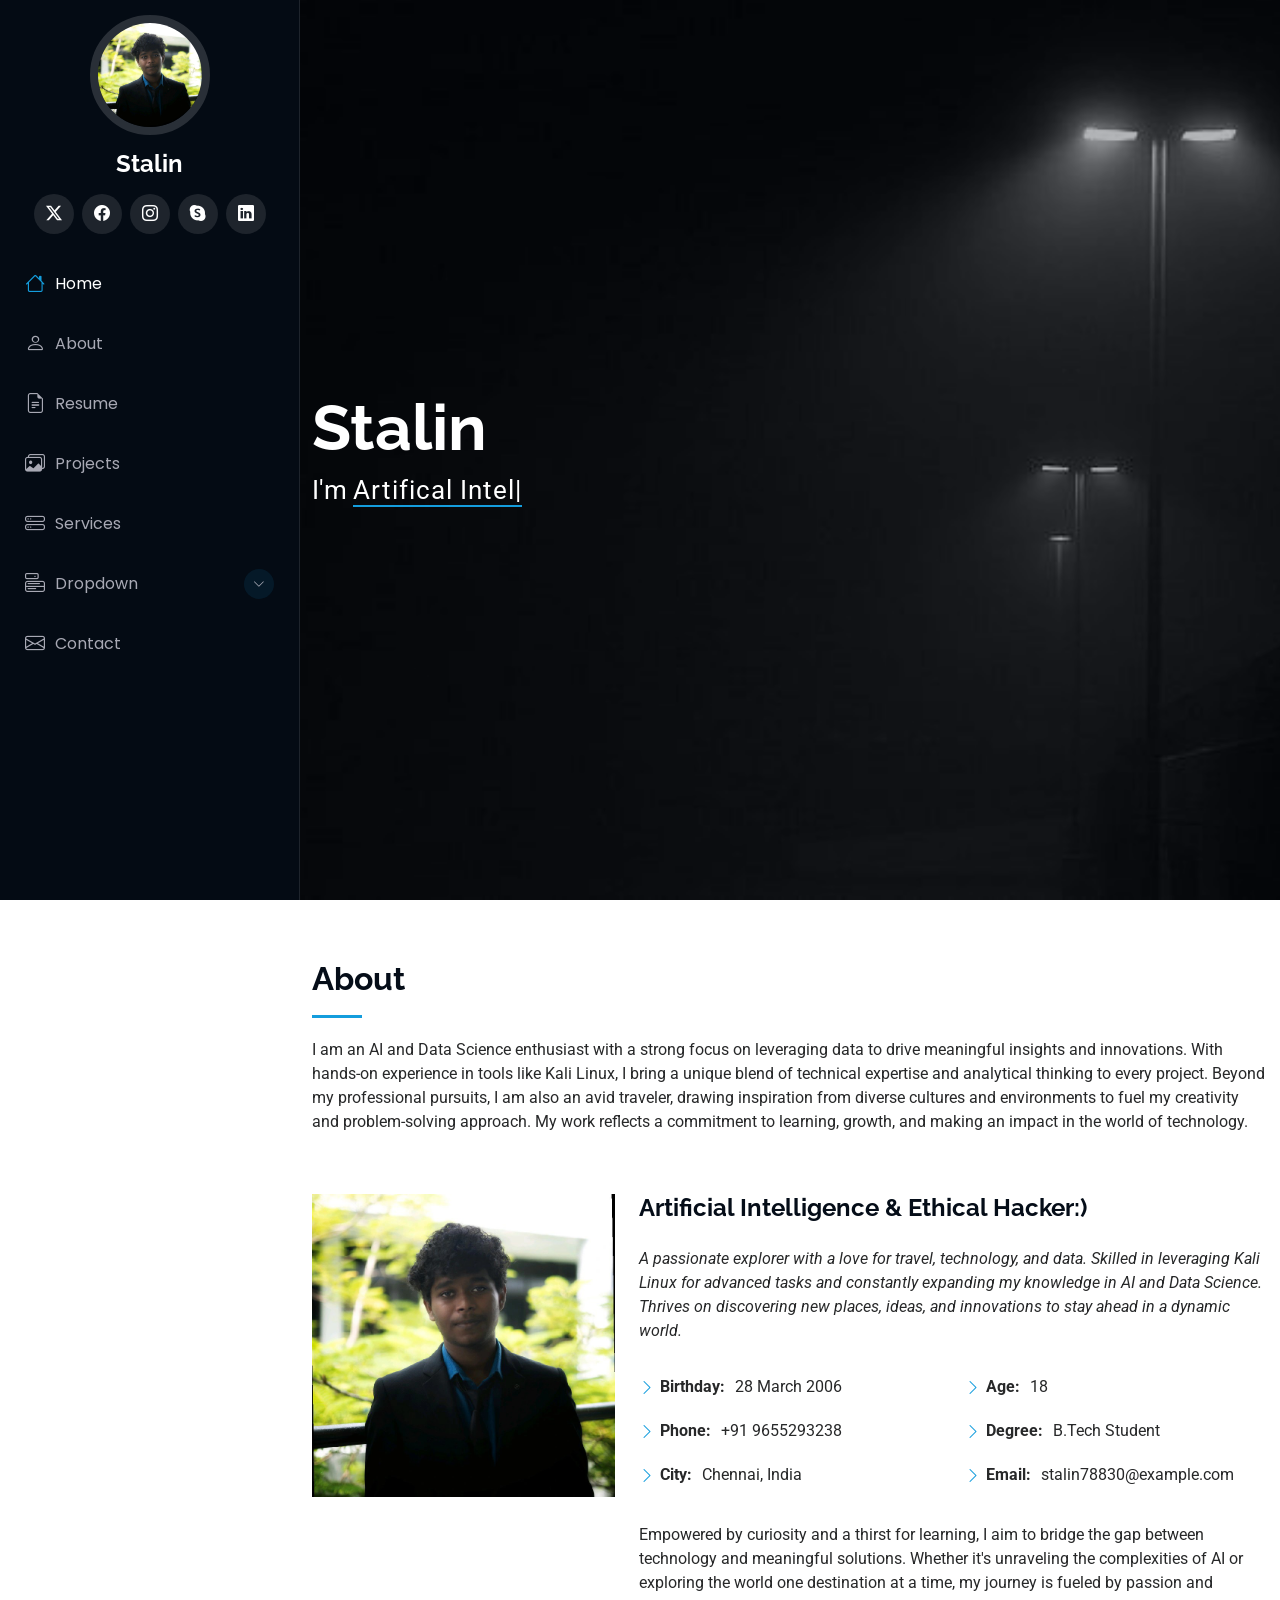
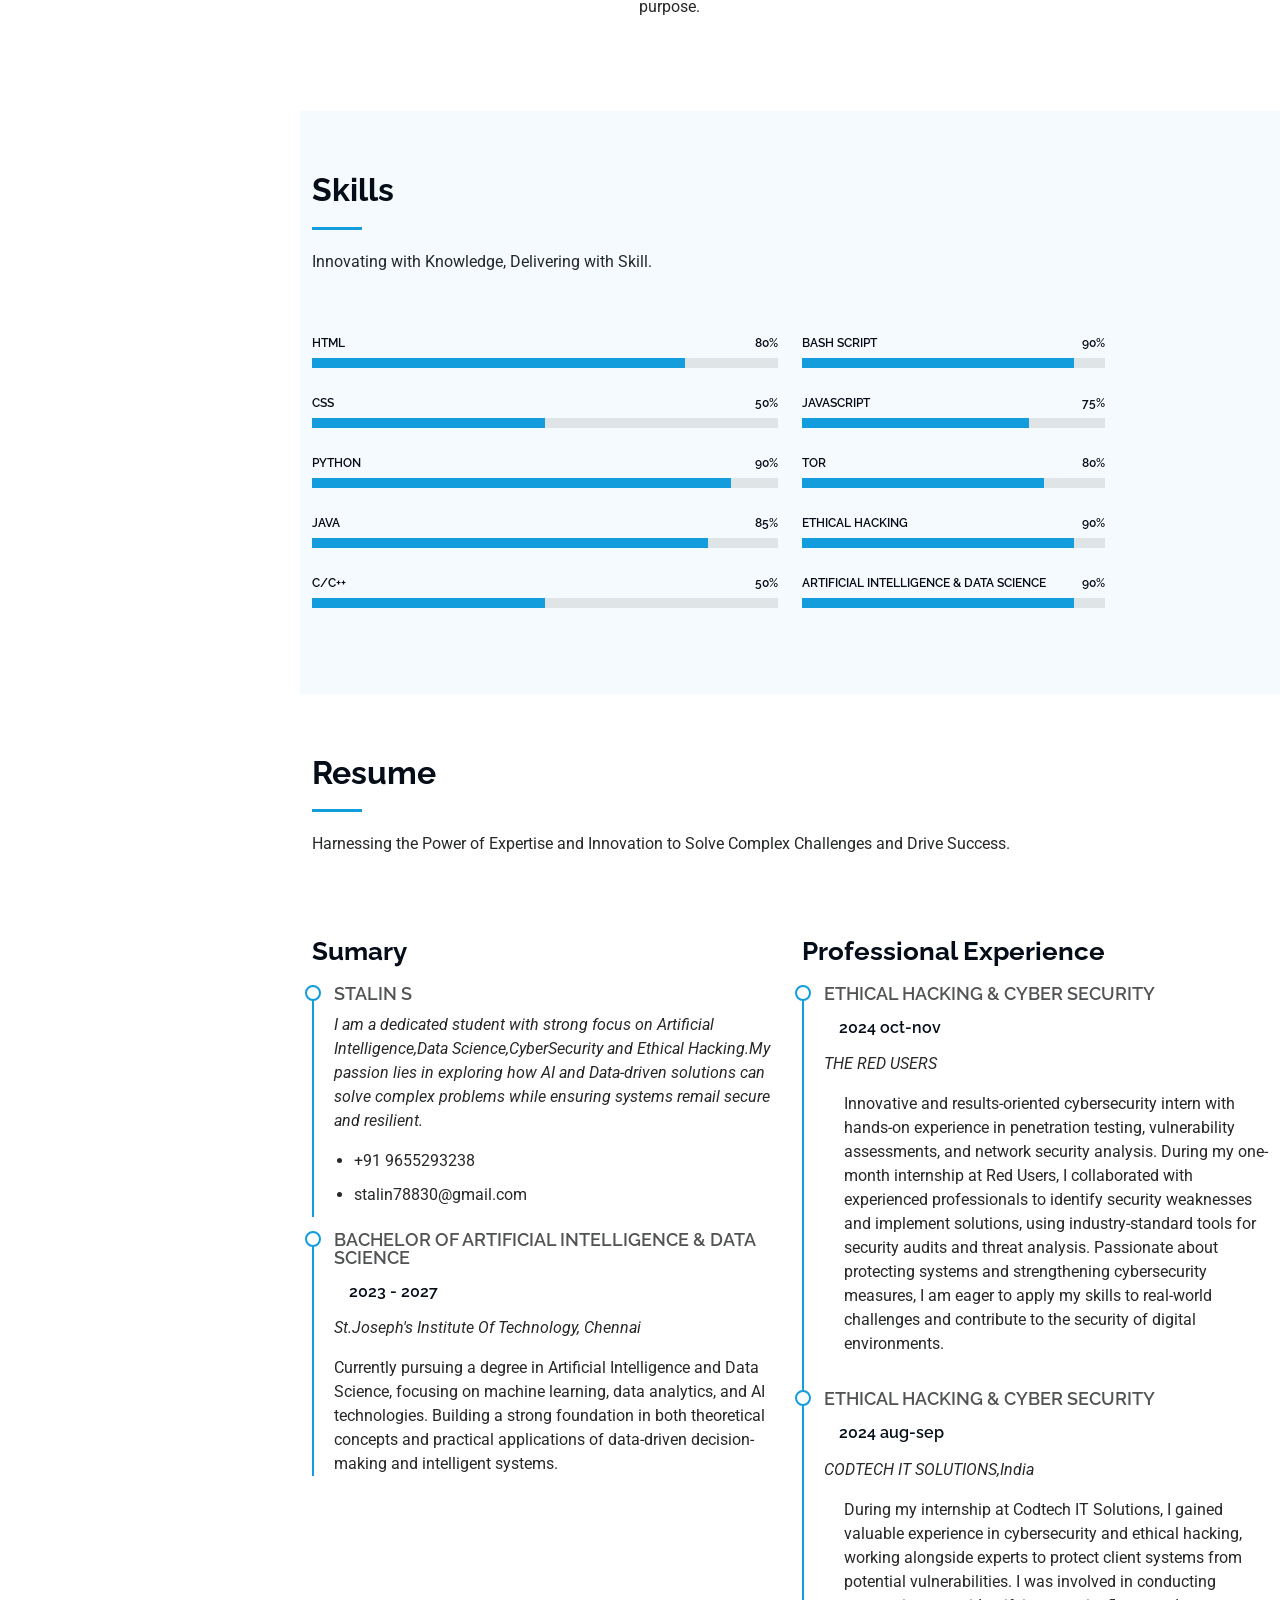
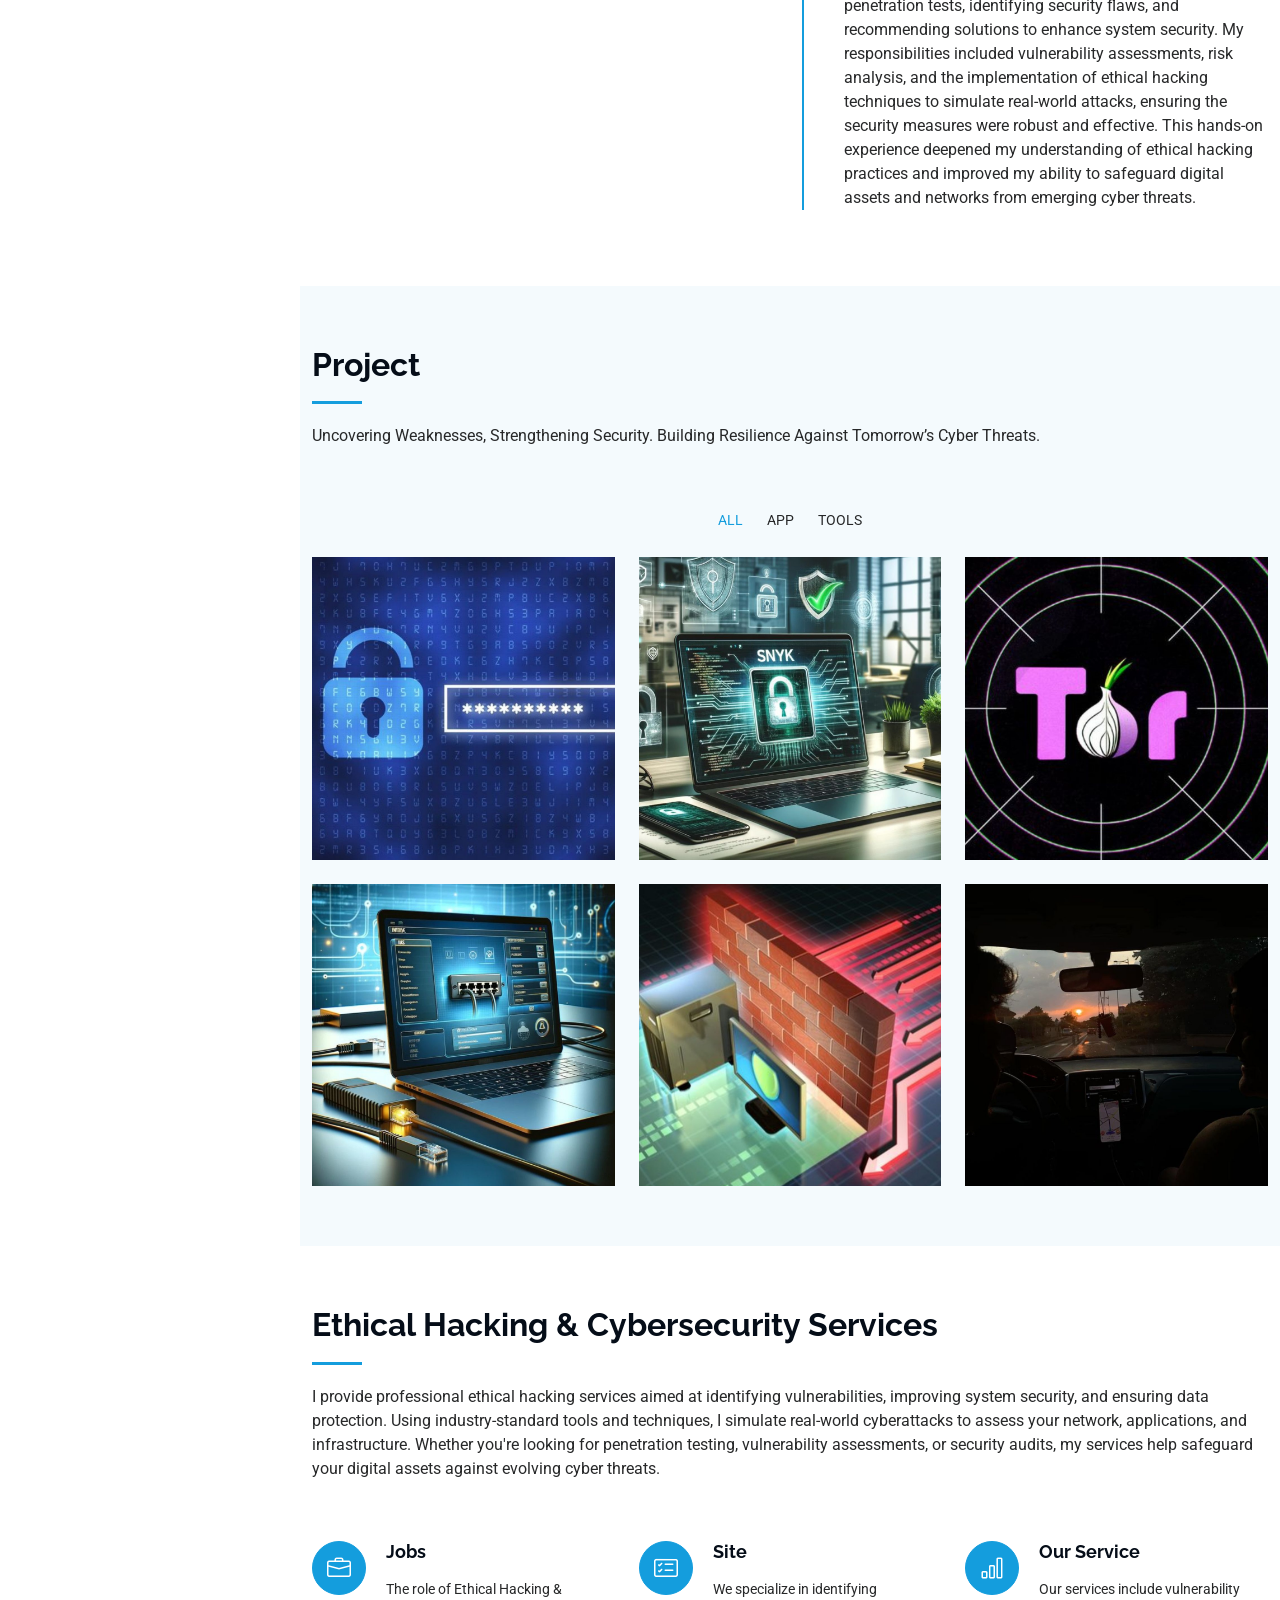
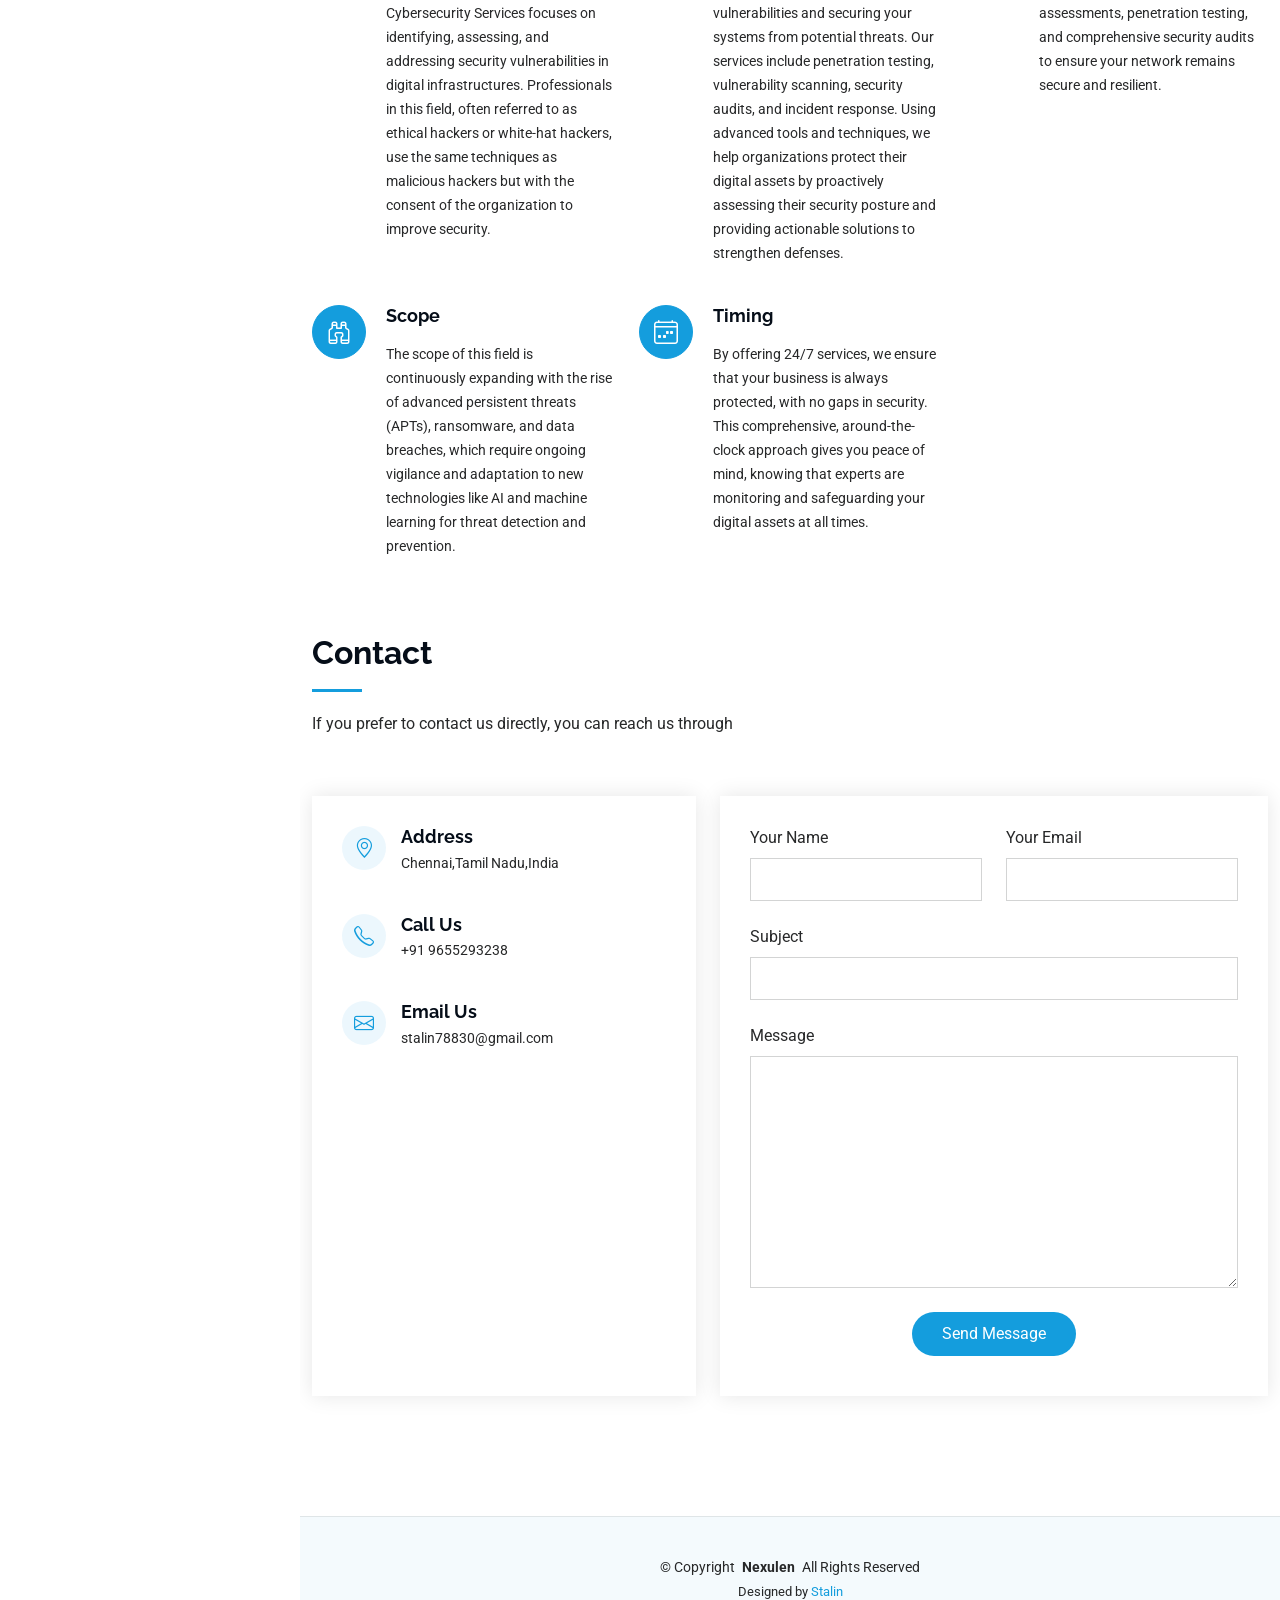
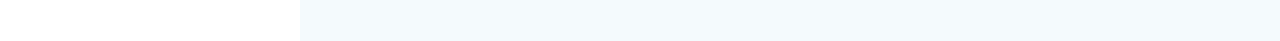
==== index.html @ 3e6a7b66 "Add files via upload" ====
<!DOCTYPE html>
<html lang="en">

<head>
  <meta charset="utf-8">
  <meta content="width=device-width, initial-scale=1.0" name="viewport">
  <title>Stalin</title>
  <meta content="" name="description">
  <meta content="" name="keywords">

  <!-- Favicons -->
  <link href="assets/img/favicon.png" rel="icon">
  <link href="assets/img/apple-touch-icon.png" rel="apple-touch-icon">

  <!-- Fonts -->
  <link href="https://fonts.googleapis.com" rel="preconnect">
  <link href="https://fonts.gstatic.com" rel="preconnect" crossorigin>
  <link href="https://fonts.googleapis.com/css2?family=Roboto:ital,wght@0,100;0,300;0,400;0,500;0,700;0,900;1,100;1,300;1,400;1,500;1,700;1,900&family=Poppins:ital,wght@0,100;0,200;0,300;0,400;0,500;0,600;0,700;0,800;0,900;1,100;1,200;1,300;1,400;1,500;1,600;1,700;1,800;1,900&family=Raleway:ital,wght@0,100;0,200;0,300;0,400;0,500;0,600;0,700;0,800;0,900;1,100;1,200;1,300;1,400;1,500;1,600;1,700;1,800;1,900&display=swap" rel="stylesheet">

  <!-- Vendor CSS Files -->
  <link href="assets/vendor/bootstrap/css/bootstrap.min.css" rel="stylesheet">
  <link href="assets/vendor/bootstrap-icons/bootstrap-icons.css" rel="stylesheet">
  <link href="assets/vendor/aos/aos.css" rel="stylesheet">
  <link href="assets/vendor/glightbox/css/glightbox.min.css" rel="stylesheet">
  <link href="assets/vendor/swiper/swiper-bundle.min.css" rel="stylesheet">

  <!-- Main CSS File -->
  <link href="assets/css/main.css" rel="stylesheet">

  
</head>

<body class="index-page">

  <header id="header" class="header dark-background d-flex flex-column">
    <i class="header-toggle d-xl-none bi bi-list"></i>

    <div class="profile-img">
      <img src="assets/img/my-profile-img.jpeg" alt="" class="img-fluid rounded-circle">
    </div>

    <a href="index.html" class="logo d-flex align-items-center justify-content-center">
      <!-- Uncomment the line below if you also wish to use an image logo -->
      <!-- <img src="assets/img/logo.png" alt=""> -->
      <h1 class="sitename">Stalin</h1>
    </a>

    <div class="social-links text-center">
      <a href="https://x.com/S_t_a_l_i__?t=WUs-_kPygUlFU4raisBhYA&s=09" class="twitter"><i class="bi bi-twitter-x"></i></a>
      <a href="www.facebook.com" class="facebook"><i class="bi bi-facebook"></i></a>
      <a href="https://www.instagram.com/_stali.n_/profilecard/?igsh=MXBwNjhrb3FrMDhr" class="instagram"><i class="bi bi-instagram"></i></a>
      <a href="www.google.com" class="google-plus"><i class="bi bi-skype"></i></a>   
      <a href="https://www.linkedin.com/in/stalin-s-a310882a0/" class="linkedin"><i class="bi bi-linkedin"></i></a>
      
    </div>

    <nav id="navmenu" class="navmenu">
      <ul>
        <li><a href="#hero" class="active"><i class="bi bi-house navicon"></i>Home</a></li>
        <li><a href="#about"><i class="bi bi-person navicon"></i> About</a></li>
        <li><a href="#resume"><i class="bi bi-file-earmark-text navicon"></i> Resume</a></li>
        <li><a href="#projects"><i class="bi bi-images navicon"></i> Projects</a></li>
        <li><a href="#services"><i class="bi bi-hdd-stack navicon"></i> Services</a></li>
        <li class="dropdown"><a href="#"><i class="bi bi-menu-button navicon"></i> <span>Dropdown</span> <i class="bi bi-chevron-down toggle-dropdown"></i></a>
          <ul>
            <li><a href="#">Dropdown 1</a></li>
            <li class="dropdown"><a href="#"><span>Deep Dropdown</span> <i class="bi bi-chevron-down toggle-dropdown"></i></a>
              <ul>
                <li><a href="#">Deep Dropdown 1</a></li>
                <li><a href="#">Deep Dropdown 2</a></li>
                <li><a href="#">Deep Dropdown 3</a></li>
                <li><a href="#">Deep Dropdown 4</a></li>
                <li><a href="#">Deep Dropdown 5</a></li>
              </ul>
            </li>
            <li><a href="#">Dropdown 2</a></li>
            <li><a href="#">Dropdown 3</a></li>
            <li><a href="#">Dropdown 4</a></li>
          </ul>
        </li>
        <li><a href="#contact"><i class="bi bi-envelope navicon"></i> Contact</a></li>
      </ul>
    </nav>

  </header>

  <main class="main">

    <!-- Hero Section -->
    <section id="hero" class="hero section dark-background">

      <img src="assets/img/hero-bg.jpg" alt="" data-aos="fade-in" class="">

      <div class="container" data-aos="fade-up" data-aos-delay="100">
        <h2>Stalin</h2>
        <p>I'm <span class="typed" data-typed-items="Artifical Intelligence Enthusiast,Cybersecurity Enthusiast,Ethical Hacker:)">Designer</span><span class="typed-cursor typed-cursor--blink" aria-hidden="true"></span><span class="typed-cursor typed-cursor--blink" aria-hidden="true"></span></p>
      </div>

    </section><!-- /Hero Section -->

    <!-- About Section -->
    <section id="about" class="about section">

      <!-- Section Title -->
      <div class="container section-title" data-aos="fade-up">
        <h2>About</h2>
        <p>I am an AI and Data Science enthusiast with a strong focus on leveraging data to drive meaningful insights and innovations. With hands-on experience in tools like Kali Linux, I bring a unique blend of technical expertise and analytical thinking to every project. Beyond my professional pursuits, I am also an avid traveler, drawing inspiration from diverse cultures and environments to fuel my creativity and problem-solving approach. My work reflects a commitment to learning, growth, and making an impact in the world of technology.</p>
      </div><!-- End Section Title -->

      <div class="container" data-aos="fade-up" data-aos-delay="100">

        <div class="row gy-4 justify-content-center">
          <div class="col-lg-4">
            <img src="assets/img/my-profile-img.jpeg" class="img-fluid" alt="">
          </div>
          <div class="col-lg-8 content">
            <h2>Artificial Intelligence &amp; Ethical Hacker:)</h2>
            
            <p class="fst-italic py-3">
              A passionate explorer with a love for travel, technology, and data. Skilled in leveraging Kali Linux for advanced tasks and constantly expanding my knowledge in AI and Data Science. Thrives on discovering new places, ideas, and innovations to stay ahead in a dynamic world.
            </p>
            <div class="row">
              <div class="col-lg-6">
                <ul>
                  <li><i class="bi bi-chevron-right"></i> <strong>Birthday:</strong> <span>28 March 2006</span></li>
                 
                  <li><i class="bi bi-chevron-right"></i> <strong>Phone:</strong> <span>+91 9655293238</span></li>
                  <li><i class="bi bi-chevron-right"></i> <strong>City:</strong> <span>Chennai, India</span></li>
                </ul>
              </div>
              <div class="col-lg-6">
                <ul>
                  <li><i class="bi bi-chevron-right"></i> <strong>Age:</strong> <span>18</span></li>
                  <li><i class="bi bi-chevron-right"></i> <strong>Degree:</strong> <span>B.Tech Student</span></li>
                  <li><i class="bi bi-chevron-right"></i> <strong>Email:</strong> <span>stalin78830@example.com</span></li>
                  
                </ul>
              </div>
            </div>
            <p class="py-3">
              Empowered by curiosity and a thirst for learning, I aim to bridge the gap between technology and meaningful solutions. Whether it's unraveling the complexities of AI or exploring the world one destination at a time, my journey is fueled by passion and purpose.
            </p>
          </div>
        </div>

      </div>

   

        </div>

      </div>

    </section><!-- /Stats Section -->

    <!-- Skills Section -->
    <section id="skills" class="skills section light-background">

      <!-- Section Title -->
      <div class="container section-title" data-aos="fade-up">
        <h2>Skills</h2>
        <p>Innovating with Knowledge, Delivering with Skill.</p>
      </div><!-- End Section Title -->

      <div class="container" data-aos="fade-up" data-aos-delay="100">

        <div class="row skills-content skills-animation">

          <div class="col-lg-6">

            <div class="progress">
              <span class="skill"><span>HTML</span> <i class="val">80%</i></span>
              <div class="progress-bar-wrap">
                <div class="progress-bar" role="progressbar" aria-valuenow="80" aria-valuemin="0" aria-valuemax="80"></div>
              </div>
            </div><!-- End Skills Item -->
            <div class="progress">
              <span class="skill"><span>CSS</span> <i class="val">50%</i></span>
              <div class="progress-bar-wrap">
                <div class="progress-bar" role="progressbar" aria-valuenow="50" aria-valuemin="0" aria-valuemax="50"></div>
              </div>
            </div><!-- End Skills Item -->
            <div class="progress">
              <span class="skill"><span>PYTHON</span> <i class="val">90%</i></span>
              <div class="progress-bar-wrap">
                <div class="progress-bar" role="progressbar" aria-valuenow="90" aria-valuemin="0" aria-valuemax="90"></div>
              </div>
            </div><!-- End Skills Item -->
            <div class="progress">
              <span class="skill"><span>JAVA</span> <i class="val">85%</i></span>
              <div class="progress-bar-wrap">
                <div class="progress-bar" role="progressbar" aria-valuenow="85" aria-valuemin="0" aria-valuemax="85"></div>
              </div>
            </div><!-- End Skills Item -->
            <div class="progress">
              <span class="skill"><span>C/C++</span> <i class="val">50%</i></span>
              <div class="progress-bar-wrap">
                <div class="progress-bar" role="progressbar" aria-valuenow="50" aria-valuemin="0" aria-valuemax="50"></div>
              </div>
            </div><!-- End Skills Item -->
          </div>

          <div class="col-lg-4">

            <div class="progress">
              <span class="skill"><span>BASH SCRIPT</span> <i class="val">90%</i></span>
              <div class="progress-bar-wrap">
                <div class="progress-bar" role="progressbar" aria-valuenow="90" aria-valuemin="0" aria-valuemax="90"></div>
              </div>
            </div><!-- End Skills Item -->

            <div class="progress">
              <span class="skill"><span>JavaScript</span> <i class="val">75%</i></span>
              <div class="progress-bar-wrap">
                <div class="progress-bar" role="progressbar" aria-valuenow="75" aria-valuemin="0" aria-valuemax="100"></div>
              </div>
            </div><!-- End Skills Item -->

          

            <div class="progress">
              <span class="skill"><span>TOR</span> <i class="val">80%</i></span>
              <div class="progress-bar-wrap">
                <div class="progress-bar" role="progressbar" aria-valuenow="80" aria-valuemin="0" aria-valuemax="100"></div>
              </div>
            </div><!-- End Skills Item -->

            <div class="progress">
              <span class="skill"><span>ETHICAL HACKING</span> <i class="val">90%</i></span>
              <div class="progress-bar-wrap">
                <div class="progress-bar" role="progressbar" aria-valuenow="90" aria-valuemin="0" aria-valuemax="100"></div>
              </div>
            </div><!-- End Skills Item -->

            <div class="progress">
              <span class="skill"><span>Artificial Intelligence & Data Science</span> <i class="val">90%</i></span>
              <div class="progress-bar-wrap">
                <div class="progress-bar" role="progressbar" aria-valuenow="90" aria-valuemin="0" aria-valuemax="90"></div>
              </div>
            </div><!-- End Skills Item -->

          </div>

        </div>

      </div>

    </section><!-- /Skills Section -->

    <!-- Resume Section -->
    <section id="resume" class="resume section">

      <!-- Section Title -->
      <div class="container section-title" data-aos="fade-up">
        <h2>Resume</h2>
        <p>Harnessing the Power of Expertise and Innovation to Solve Complex Challenges and Drive Success.</p>
      </div><!-- End Section Title -->

      <div class="container">

        <div class="row">

          <div class="col-lg-6" data-aos="fade-up" data-aos-delay="100">
            <h3 class="resume-title">Sumary</h3>

            <div class="resume-item pb-0">
              <h4>Stalin S</h4>
              <p><em>I am a dedicated student with strong focus on Artificial Intelligence,Data Science,CyberSecurity and Ethical Hacking.My passion lies in exploring how AI and Data-driven solutions can solve complex problems while ensuring systems remail secure and resilient.</em></p>
              <ul>
                <li>+91 9655293238</li>
                <li>stalin78830@gmail.com</li>
               
              </ul>
            </div><!-- Edn Resume Item -->


            <div class="resume-item">
              <h4>Bachelor of Artificial Intelligence &amp; Data Science</Datal></h4>
              <h5>2023 - 2027</h5>
              <p><em>St.Joseph's Institute Of Technology, Chennai</em></p>
              <p>Currently pursuing a degree in Artificial Intelligence and Data Science, focusing on machine learning, data analytics, and AI technologies. Building a strong foundation in both theoretical concepts and practical applications of data-driven decision-making and intelligent systems.</p>
            </div><!-- Edn Resume Item -->

          </div>

          <div class="col-lg-6" data-aos="fade-up" data-aos-delay="200">
            <h3 class="resume-title">Professional Experience</h3>
            <div class="resume-item">
              <h4>ETHICAL HACKING & CYBER SECURITY</h4>
              <h5>2024 oct-nov</h5>
              <p><em>THE RED USERS</em></p>
              <ul>
                <p>Innovative and results-oriented cybersecurity intern with hands-on experience in penetration testing, vulnerability assessments, and network security analysis. During my one-month internship at Red Users, I collaborated with experienced professionals to identify security weaknesses and implement solutions, using industry-standard tools for security audits and threat analysis. Passionate about protecting systems and strengthening cybersecurity measures, I am eager to apply my skills to real-world challenges and contribute to the security of digital environments.</p>
                
            </div><!-- Edn Resume Item -->

            <div class="resume-item">
              <h4>ETHICAL HACKING & CYBER SECURITY</h4>
              <h5>2024 aug-sep</h5>
              <p><em>CODTECH IT SOLUTIONS,India</em></p>
              <ul>
                <p>During my internship at Codtech IT Solutions, I gained valuable experience in cybersecurity and ethical hacking, working alongside experts to protect client systems from potential vulnerabilities. I was involved in conducting penetration tests, identifying security flaws, and recommending solutions to enhance system security. My responsibilities included vulnerability assessments, risk analysis, and the implementation of ethical hacking techniques to simulate real-world attacks, ensuring the security measures were robust and effective. This hands-on experience deepened my understanding of ethical hacking practices and improved my ability to safeguard digital assets and networks from emerging cyber threats.</p>
               
            </div><!-- Edn Resume Item -->

          </div>

        </div>

      </div>

    </section><!-- /Resume Section -->

    <!-- Portfolio Section -->
    <section id="projects" class="portfolio section light-background">

      <!-- Section Title -->
      <div class="container section-title" data-aos="fade-up">
        <h2>Project</h2>
        <p>Uncovering Weaknesses, Strengthening Security.
          Building Resilience Against Tomorrow’s Cyber Threats.</p>
      </div><!-- End Section Title -->

      <div class="container">

        <div class="isotope-layout" data-default-filter="*" data-layout="masonry" data-sort="original-order">

          <ul class="portfolio-filters isotope-filters" data-aos="fade-up" data-aos-delay="100">
            <li data-filter="*" class="filter-active">All</li>
            <li data-filter=".filter-app">App</li>
          <!--  <li data-filter=".filter-product">Product</li>  -->
            <!-- <li data-filter=".filter-branding">Branding</li> -->
            <li data-filter=".filter-tools">Tools</li>
          </ul><!-- End Portfolio Filters -->

          <div class="row gy-4 isotope-container" data-aos="fade-up" data-aos-delay="200">

            <div class="col-lg-4 col-md-6 portfolio-item isotope-item filter-app">
              <div class="portfolio-content h-100">
                <img src="assets/img/portfolio/333.jpg" class="img-fluid" alt="">
                <div class="portfolio-info">
                  <h4>App 1</h4>
                  <p>Password strength checker</p>
                  <a href="assets/img/portfolio/333.jpg" title="App 1" data-gallery="portfolio-gallery-app" class="glightbox preview-link"><i class="bi bi-zoom-in"></i></a>
                  <a href="portfolio-details.html" title="More Details" class="details-link"><i class="bi bi-link-45deg"></i></a>
                </div>
              </div>
            </div><!-- End Portfolio Item -->

            <div class="col-lg-4 col-md-6 portfolio-item isotope-item filter-tools">
              <div class="portfolio-content h-100">
                <img src="assets/img/portfolio/tool1.jpg" class="img-fluid" alt="">
                <div class="portfolio-info">
                  <h4>tools 1</h4>
                  <p>VULNERABILITY SCANNING TOOL</p>
                  <a href="assets/img/portfolio/tool1.jpg" title="Product 1" data-gallery="portfolio-gallery-product" class="glightbox preview-link"><i class="bi bi-zoom-in"></i></a>
                  <a href="portfolio-details.html" title="More Details" class="details-link"><i class="bi bi-link-45deg"></i></a>
                </div>
              </div>
            </div> 

           <div class="col-lg-4 col-md-6 portfolio-item isotope-item filter-tools">
              <div class="portfolio-content h-100">
                <img src="assets/img/portfolio/tool2.jpg" class="img-fluid" alt="">
                <div class="portfolio-info">
                  <h4>Tools 1</h4>
                  <p>Nex Tor IP Changer v1.0</p>
                  <a href="assets/img/portfolio/tool2.jpg" title="Branding 1" data-gallery="portfolio-gallery-branding" class="glightbox preview-link"><i class="bi bi-zoom-in"></i></a>
                  <a href="portfolio-details.html" title="More Details" class="details-link"><i class="bi bi-link-45deg"></i></a>
                </div>
              </div>
            </div> 

            <div class="col-lg-4 col-md-6 portfolio-item isotope-item filter-tools">
              <div class="portfolio-content h-100">
                <img src="assets/img/portfolio/tool3.jpg" class="img-fluid" alt="">
                <div class="portfolio-info">
                  <h4>Tools 1</h4>
                  <p>Lorem ipsum, dolor sit amet consectetur</p>
                  <a href="assets/img/portfolio/tool3.jpg" title="Branding 1" data-gallery="portfolio-gallery-book" class="glightbox preview-link"><i class="bi bi-zoom-in"></i></a>
                  <a href="portfolio-details.html" title="More Details" class="details-link"><i class="bi bi-link-45deg"></i></a>
                </div>
              </div>
            </div> 

            <div class="col-lg-4 col-md-6 portfolio-item isotope-item filter-app">
              <div class="portfolio-content h-100">
                <img src="assets/img/portfolio/222.png" class="img-fluid" alt="">
                <div class="portfolio-info">
                  <h4>App 2</h4>
                  <p>Simple Python Firewall Using Scapy</p>
                  <a href="assets/img/portfolio/222.png" title="App 2" data-gallery="portfolio-gallery-app" class="glightbox preview-link"><i class="bi bi-zoom-in"></i></a>
                  <a href="portfolio-details.html" title="More Details" class="details-link"><i class="bi bi-link-45deg"></i></a>
                </div>
              </div>
            </div><!-- End Portfolio Item -->

        <!--    <div class="col-lg-4 col-md-6 portfolio-item isotope-item filter-product">
              <div class="portfolio-content h-100">
                <img src="assets/img/portfolio/product-2.jpg" class="img-fluid" alt="">
                <div class="portfolio-info">
                  <h4>Product 2</h4>
                  <p>Lorem ipsum, dolor sit amet consectetur</p>
                  <a href="assets/img/portfolio/product-2.jpg" title="Product 2" data-gallery="portfolio-gallery-product" class="glightbox preview-link"><i class="bi bi-zoom-in"></i></a>
                  <a href="portfolio-details.html" title="More Details" class="details-link"><i class="bi bi-link-45deg"></i></a>
                </div>
              </div>
            </div> End Portfolio Item -->

        <!---    <div class="col-lg-4 col-md-6 portfolio-item isotope-item filter-branding">
              <div class="portfolio-content h-100">
                <img src="assets/img/portfolio/branding-2.jpg" class="img-fluid" alt="">
                <div class="portfolio-info">
                  <h4>Branding 2</h4>
                  <p>Lorem ipsum, dolor sit amet consectetur</p>
                  <a href="assets/img/portfolio/branding-2.jpg" title="Branding 2" data-gallery="portfolio-gallery-branding" class="glightbox preview-link"><i class="bi bi-zoom-in"></i></a>
                  <a href="portfolio-details.html" title="More Details" class="details-link"><i class="bi bi-link-45deg"></i></a>
                </div>
              </div>
            </div> End Portfolio Item -->

      <!---      <div class="col-lg-4 col-md-6 portfolio-item isotope-item filter-books">
              <div class="portfolio-content h-100">
                <img src="assets/img/portfolio/books-2.jpg" class="img-fluid" alt="">
                <div class="portfolio-info">
                  <h4>Books 2</h4>
                  <p>Lorem ipsum, dolor sit amet consectetur</p>
                  <a href="assets/img/portfolio/books-2.jpg" title="Branding 2" data-gallery="portfolio-gallery-book" class="glightbox preview-link"><i class="bi bi-zoom-in"></i></a>
                  <a href="portfolio-details.html" title="More Details" class="details-link"><i class="bi bi-link-45deg"></i></a>
                </div>
              </div>
            </div> End Portfolio Item -->

            <div class="col-lg-4 col-md-6 portfolio-item isotope-item filter-app">
              <div class="portfolio-content h-100">
                <img src="assets/img/portfolio/111.jpg" class="img-fluid" alt="">
                <div class="portfolio-info">
                  <h4>App 3</h4>
                  <p>Driver's Sleep Alarm System</p>
                  <a href="assets/img/portfolio/111.jpg" title="App 3" data-gallery="portfolio-gallery-app" class="glightbox preview-link"><i class="bi bi-zoom-in"></i></a>
                  <a href="portfolio-details.html" title="More Details" class="details-link"><i class="bi bi-link-45deg"></i></a>
                </div>
              </div>
            </div><!-- End Portfolio Item -->

     <!---       <div class="col-lg-4 col-md-6 portfolio-item isotope-item filter-">
              <div class="portfolio-content h-100">
                <img src="assets/img/portfolio/product-3.jpg" class="img-fluid" alt="">
                <div class="portfolio-info">
                  <h4>Product 3</h4>
                  <p>Lorem ipsum, dolor sit amet consectetur</p>
                  <a href="assets/img/portfolio/product-3.jpg" title="Product 3" data-gallery="portfolio-gallery-product" class="glightbox preview-link"><i class="bi bi-zoom-in"></i></a>
                  <a href="portfolio-details.html" title="More Details" class="details-link"><i class="bi bi-link-45deg"></i></a>
                </div>
              </div>
            </div> End Portfolio Item -->

      <!----      <div class="col-lg-4 col-md-6 portfolio-item isotope-item filter-branding">
              <div class="portfolio-content h-100">
                <img src="assets/img/portfolio/branding-3.jpg" class="img-fluid" alt="">
                <div class="portfolio-info">
                  <h4>Branding 3</h4>
                  <p>Lorem ipsum, dolor sit amet consectetur</p>
                  <a href="assets/img/portfolio/branding-3.jpg" title="Branding 2" data-gallery="portfolio-gallery-branding" class="glightbox preview-link"><i class="bi bi-zoom-in"></i></a>
                  <a href="portfolio-details.html" title="More Details" class="details-link"><i class="bi bi-link-45deg"></i></a>
                </div>
              </div>
            </div> End Portfolio Item -->

      <!--      <div class="col-lg-4 col-md-6 portfolio-item isotope-item filter-books">
              <div class="portfolio-content h-100">
                <img src="assets/img/portfolio/books-3.jpg" class="img-fluid" alt="">
                <div class="portfolio-info">
                  <h4>Books 3</h4>
                  <p>Lorem ipsum, dolor sit amet consectetur</p>
                  <a href="assets/img/portfolio/books-3.jpg" title="Branding 3" data-gallery="portfolio-gallery-book" class="glightbox preview-link"><i class="bi bi-zoom-in"></i></a>
                  <a href="portfolio-details.html" title="More Details" class="details-link"><i class="bi bi-link-45deg"></i></a>
                </div>
              </div>
            </div> End Portfolio Item -->

          </div><!-- End Portfolio Container -->

        </div>

      </div>

    </section><!-- /Portfolio Section -->

    <!-- Services Section -->
    <section id="services" class="services section">

      <!-- Section Title -->
      <div class="container section-title" data-aos="fade-up">
        <h2>Ethical Hacking & Cybersecurity Services</h2>
        <p>I provide professional ethical hacking services aimed at identifying vulnerabilities, improving system security, and ensuring data protection. Using industry-standard tools and techniques, I simulate real-world cyberattacks to assess your network, applications, and infrastructure. Whether you're looking for penetration testing, vulnerability assessments, or security audits, my services help safeguard your digital assets against evolving cyber threats.</p>
      </div><!-- End Section Title -->

      <div class="container">

        <div class="row gy-4">

          <div class="col-lg-4 col-md-6 service-item d-flex" data-aos="fade-up" data-aos-delay="100">
            <div class="icon flex-shrink-0"><i class="bi bi-briefcase"></i></div>
            <div>
              <h4 class="title"><a href="service-details.html" class="stretched-link">Jobs</a></h4>
              <p class="description">The role of Ethical Hacking & Cybersecurity Services focuses on identifying, assessing, and addressing security vulnerabilities in digital infrastructures. Professionals in this field, often referred to as ethical hackers or white-hat hackers, use the same techniques as malicious hackers but with the consent of the organization to improve security.</p>
            </div>
          </div>
          <!-- End Service Item -->

          <div class="col-lg-4 col-md-6 service-item d-flex" data-aos="fade-up" data-aos-delay="200">
            <div class="icon flex-shrink-0"><i class="bi bi-card-checklist"></i></div>
            <div>
              <h4 class="title"><a href="service-details.html" class="stretched-link">Site</a></h4>
              <p class="description">We specialize in identifying vulnerabilities and securing your systems from potential threats. Our services include penetration testing, vulnerability scanning, security audits, and incident response. Using advanced tools and techniques, we help organizations protect their digital assets by proactively assessing their security posture and providing actionable solutions to strengthen defenses.</p>
            </div>
          </div><!-- End Service Item -->

          <div class="col-lg-4 col-md-6 service-item d-flex" data-aos="fade-up" data-aos-delay="300">
            <div class="icon flex-shrink-0"><i class="bi bi-bar-chart"></i></div>
            <div>
              <h4 class="title"><a href="service-details.html" class="stretched-link">Our Service</a></h4>
              <p class="description">Our services include vulnerability assessments, penetration testing, and comprehensive security audits to ensure your network remains secure and resilient.</p>
            </div>
          </div><!-- End Service Item -->

          <div class="col-lg-4 col-md-6 service-item d-flex" data-aos="fade-up" data-aos-delay="400">
            <div class="icon flex-shrink-0"><i class="bi bi-binoculars"></i></div>
            <div>
              <h4 class="title"><a href="service-details.html" class="stretched-link"> Scope</a></h4>
              <p class="description">The scope of this field is continuously expanding with the rise of advanced persistent threats (APTs), ransomware, and data breaches, which require ongoing vigilance and adaptation to new technologies like AI and machine learning for threat detection and prevention.
              </p>
            </div>
          </div><!-- End Service Item -->

          

          <div class="col-lg-4 col-md-6 service-item d-flex" data-aos="fade-up" data-aos-delay="600">
            <div class="icon flex-shrink-0"><i class="bi bi-calendar4-week"></i></div>
            <div>
              <h4 class="title"><a href="service-details.html" class="stretched-link">Timing</a></h4>
              <p class="description">By offering 24/7 services, we ensure that your business is always protected, with no gaps in security. This comprehensive, around-the-clock approach gives you peace of mind, knowing that experts are monitoring and safeguarding your digital assets at all times.</p>
            </div>
          </div><!-- End Service Item -->

        </div>

      </div>

    

    
    <!-- Contact Section -->
    <section id="contact" class="contact section">

      <!-- Section Title -->
      <div class="container section-title" data-aos="fade-up">
        <h2>Contact</h2>
        <p>If you prefer to contact us directly, you can reach us through</p>
      </div><!-- End Section Title -->

      <div class="container" data-aos="fade-up" data-aos-delay="100">

        <div class="row gy-4">

          <div class="col-lg-5">

            <div class="info-wrap">
              <div class="info-item d-flex" data-aos="fade-up" data-aos-delay="200">
                <i class="bi bi-geo-alt flex-shrink-0"></i>
                <div>
                  <h3>Address</h3>
                  <p>Chennai,Tamil Nadu,India
                  </p>
                </div>
              </div><!-- End Info Item -->

              <div class="info-item d-flex" data-aos="fade-up" data-aos-delay="300">
                <i class="bi bi-telephone flex-shrink-0"></i>
                <div>
                  <h3>Call Us</h3>
                  <p>+91 9655293238</p>
                </div>
              </div><!-- End Info Item -->

              <div class="info-item d-flex" data-aos="fade-up" data-aos-delay="400">
                <i class="bi bi-envelope flex-shrink-0"></i>
                <div>
                  <h3>Email Us</h3>
                  <p>stalin78830@gmail.com</p>
                </div>
              </div><!-- End Info Item -->

              <iframe src="https://maps.app.goo.gl/rwiF2VDin7Tg1eNZ6" frameborder="0" style="border:0; width: 100%; height: 270px;" allowfullscreen="" loading="lazy" referrerpolicy="no-referrer-when-downgrade"></iframe>
            </div>
          </div>

          <div class="col-lg-7">
            <form action="forms/contact.php" method="post" class="php-email-form" data-aos="fade-up" data-aos-delay="200">
              <div class="row gy-4">

                <div class="col-md-6">
                  <label for="name-field" class="pb-2">Your Name</label>
                  <input type="text" name="name" id="name-field" class="form-control" required="">
                </div>

                <div class="col-md-6">
                  <label for="email-field" class="pb-2">Your Email</label>
                  <input type="email" class="form-control" name="email" id="email-field" required="">
                </div>

                <div class="col-md-12">
                  <label for="subject-field" class="pb-2">Subject</label>
                  <input type="text" class="form-control" name="subject" id="subject-field" required="">
                </div>

                <div class="col-md-12">
                  <label for="message-field" class="pb-2">Message</label>
                  <textarea class="form-control" name="message" rows="10" id="message-field" required=""></textarea>
                </div>

                <div class="col-md-12 text-center">
                  <div class="loading">Loading</div>
                  <div class="error-message"></div>
                  <div class="sent-message">Your message has been sent. Thank you!</div>

                  <button type="submit">Send Message</button>
                </div>

              </div>
            </form>
          </div><!-- End Contact Form -->

        </div>

      </div>

    </section><!-- /Contact Section -->

  </main>

  <footer id="footer" class="footer position-relative light-background">

    <div class="container">
      <div class="copyright text-center ">
        <p>© <span>Copyright</span> <strong class="px-1 sitename">Nexulen</strong> <span>All Rights Reserved</span></p>
      </div>
      <div class="credits">
        
        Designed by <a href="https://github.com/Stalin-143">Stalin</a>
      </div>
    </div>

  </footer>

  <!-- Scroll Top -->
  <a href="#" id="scroll-top" class="scroll-top d-flex align-items-center justify-content-center"><i class="bi bi-arrow-up-short"></i></a>

  <!-- Preloader -->
  <div id="preloader"></div>

  <!-- Vendor JS Files -->
  <script src="assets/vendor/bootstrap/js/bootstrap.bundle.min.js"></script>
  <script src="assets/vendor/php-email-form/validate.js"></script>
  <script src="assets/vendor/aos/aos.js"></script>
  <script src="assets/vendor/typed.js/typed.umd.js"></script>
  <script src="assets/vendor/purecounter/purecounter_vanilla.js"></script>
  <script src="assets/vendor/waypoints/noframework.waypoints.js"></script>
  <script src="assets/vendor/glightbox/js/glightbox.min.js"></script>
  <script src="assets/vendor/imagesloaded/imagesloaded.pkgd.min.js"></script>
  <script src="assets/vendor/isotope-layout/isotope.pkgd.min.js"></script>
  <script src="assets/vendor/swiper/swiper-bundle.min.js"></script>

  <!-- Main JS File -->
  <script src="assets/js/main.js"></script>

</body>

</html>
---- assets/css/main.css ----
/**
* Template Name: iPortfolio
* Template URL: https://bootstrapmade.com/iportfolio-bootstrap-portfolio-websites-template/
* Updated: Jun 29 2024 with Bootstrap v5.3.3
* Author: BootstrapMade.com
* License: https://bootstrapmade.com/license/
*/

/*--------------------------------------------------------------
# Font & Color Variables
# Help: https://bootstrapmade.com/color-system/
--------------------------------------------------------------*/
/* Fonts */
:root {
  --default-font: "Roboto",  system-ui, -apple-system, "Segoe UI", Roboto, "Helvetica Neue", Arial, "Noto Sans", "Liberation Sans", sans-serif, "Apple Color Emoji", "Segoe UI Emoji", "Segoe UI Symbol", "Noto Color Emoji";
  --heading-font: "Raleway",  sans-serif;
  --nav-font: "Poppins",  sans-serif;
}

/* Global Colors - The following color variables are used throughout the website. Updating them here will change the color scheme of the entire website */
:root { 
  --background-color: #ffffff; /* Background color for the entire website, including individual sections */
  --default-color: #272829; /* Default color used for the majority of the text content across the entire website */
  --heading-color: #050d18; /* Color for headings, subheadings and title throughout the website */
  --accent-color: #149ddd; /* Accent color that represents your brand on the website. It's used for buttons, links, and other elements that need to stand out */
  --surface-color: #ffffff; /* The surface color is used as a background of boxed elements within sections, such as cards, icon boxes, or other elements that require a visual separation from the global background. */
  --contrast-color: #ffffff; /* Contrast color for text, ensuring readability against backgrounds of accent, heading, or default colors. */
}

/* Nav Menu Colors - The following color variables are used specifically for the navigation menu. They are separate from the global colors to allow for more customization options */
:root {
  --nav-color: #a8a9b4;  /* The default color of the main navmenu links */
  --nav-hover-color: #ffffff; /* Applied to main navmenu links when they are hovered over or active */
  --nav-mobile-background-color: #040b14; /* Used as the background color for mobile navigation menu */
  --nav-dropdown-background-color: #040b14; /* Used as the background color for dropdown items that appear when hovering over primary navigation items */
  --nav-dropdown-color: #a8a9b4; /* Used for navigation links of the dropdown items in the navigation menu. */
  --nav-dropdown-hover-color: #ffffff; /* Similar to --nav-hover-color, this color is applied to dropdown navigation links when they are hovered over. */
}

/* Color Presets - These classes override global colors when applied to any section or element, providing reuse of the sam color scheme. */

.light-background {
  --background-color: #f4fafd;
  --surface-color: #ffffff;
}

.dark-background {
  --background-color: #040b14;
  --default-color: #ffffff;
  --heading-color: #ffffff;
  --surface-color: #151f2b;
  --contrast-color: #ffffff;
}

/* Smooth scroll */
:root {
  scroll-behavior: smooth;
}

/*--------------------------------------------------------------
# General Styling & Shared Classes
--------------------------------------------------------------*/
body {
  color: var(--default-color);
  background-color: var(--background-color);
  font-family: var(--default-font);
}

a {
  color: var(--accent-color);
  text-decoration: none;
  transition: 0.3s;
}

a:hover {
  color: color-mix(in srgb, var(--accent-color), transparent 25%);
  text-decoration: none;
}

h1,
h2,
h3,
h4,
h5,
h6 {
  color: var(--heading-color);
  font-family: var(--heading-font);
}

/* PHP Email Form Messages
------------------------------*/
.php-email-form .error-message {
  display: none;
  background: #df1529;
  color: #ffffff;
  text-align: left;
  padding: 15px;
  margin-bottom: 24px;
  font-weight: 600;
}

.php-email-form .sent-message {
  display: none;
  color: #ffffff;
  background: #059652;
  text-align: center;
  padding: 15px;
  margin-bottom: 24px;
  font-weight: 600;
}

.php-email-form .loading {
  display: none;
  background: var(--surface-color);
  text-align: center;
  padding: 15px;
  margin-bottom: 24px;
}

.php-email-form .loading:before {
  content: "";
  display: inline-block;
  border-radius: 50%;
  width: 24px;
  height: 24px;
  margin: 0 10px -6px 0;
  border: 3px solid var(--accent-color);
  border-top-color: var(--surface-color);
  animation: php-email-form-loading 1s linear infinite;
}

@keyframes php-email-form-loading {
  0% {
    transform: rotate(0deg);
  }

  100% {
    transform: rotate(360deg);
  }
}

/*--------------------------------------------------------------
# Global Header
--------------------------------------------------------------*/
.header {
  color: var(--default-color);
  background-color: var(--background-color);
  position: fixed;
  top: 0;
  left: 0;
  bottom: 0;
  padding: 0 15px;
  width: 300px;
  transition: all ease-in-out 0.3s;
  overflow-y: auto;
  z-index: 997;
  border-right: 1px solid color-mix(in srgb, var(--default-color), transparent 90%);
}

.header .profile-img img {
  margin: 15px auto;
  display: block;
  width: 120px;
  border: 8px solid color-mix(in srgb, var(--default-color), transparent 85%);
}

.header .logo {
  line-height: 1;
  margin-bottom: 15px;
}

.header .logo img {
  max-height: 32px;
  margin-right: 8px;
}

.header .logo h1 {
  font-size: 24px;
  margin: 0;
  font-weight: 700;
  color: var(--heading-color);
}

.header .social-links {
  margin: 0 0 20px 0;
}

.header .social-links a {
  font-size: 16px;
  display: inline-flex;
  align-items: center;
  justify-content: center;
  background: color-mix(in srgb, var(--default-color), transparent 90%);
  color: var(--default-color);
  margin: 0 2px;
  border-radius: 50%;
  text-align: center;
  width: 40px;
  height: 40px;
  transition: 0.3s;
}

.header .social-links a:hover {
  color: var(--contrast-color);
  background: var(--accent-color);
}

@media (min-width: 1200px) {

  .header~main,
  .header~#footer {
    margin-left: 300px;
  }
}

@media (max-width: 1199px) {
  .header {
    left: -100%;
  }
}

.header.header-show {
  left: 0;
}

.header .header-toggle {
  color: var(--contrast-color);
  background-color: var(--accent-color);
  font-size: 22px;
  display: flex;
  align-items: center;
  justify-content: center;
  width: 40px;
  height: 40px;
  border-radius: 50%;
  cursor: pointer;
  position: fixed;
  top: 15px;
  right: 15px;
  z-index: 9999;
  transition: background-color 0.3s;
}

.header .header-toggle:hover {
  color: var(--contrast-color);
  background-color: color-mix(in srgb, var(--accent-color) 90%, white 15%);
}

/*--------------------------------------------------------------
# Navigation Menu
--------------------------------------------------------------*/
.mobile-nav-toggle {
  display: none;
}

.navmenu {
  padding: 0;
  z-index: 9997;
}

.navmenu ul {
  list-style: none;
  padding: 0 0 20px 0;
  margin: 0;
}

.navmenu a,
.navmenu a:focus {
  color: var(--nav-color);
  padding: 15px 10px;
  font-family: var(--nav-font);
  font-size: 16px;
  font-weight: 400;
  display: flex;
  align-items: center;
  white-space: nowrap;
  transition: 0.3s;
  width: 100%;
}

.navmenu a .navicon,
.navmenu a:focus .navicon {
  font-size: 20px;
  margin-right: 10px;
}

.navmenu a .toggle-dropdown,
.navmenu a:focus .toggle-dropdown {
  font-size: 12px;
  line-height: 0;
  margin-left: auto;
  width: 30px;
  height: 30px;
  display: flex;
  align-items: center;
  justify-content: center;
  border-radius: 50%;
  transition: 0.3s;
  flex-shrink: 0;
  background-color: color-mix(in srgb, var(--accent-color), transparent 90%);
}

.navmenu a .toggle-dropdown:hover,
.navmenu a:focus .toggle-dropdown:hover {
  background-color: var(--accent-color);
  color: var(--contrast-color);
}

.navmenu a:hover,
.navmenu .active,
.navmenu .active:focus {
  color: var(--nav-hover-color);
}

.navmenu a:hover .navicon,
.navmenu .active .navicon,
.navmenu .active:focus .navicon {
  color: var(--accent-color);
}

.navmenu .active .toggle-dropdown,
.navmenu .active:focus .toggle-dropdown {
  background-color: var(--accent-color);
  color: var(--contrast-color);
  transform: rotate(180deg);
}

.navmenu .dropdown {
  display: block;
}

.navmenu .dropdown a,
.navmenu .dropdown a:focus {
  color: --nav-dropdown-color;
}

.navmenu .dropdown a:hover,
.navmenu .dropdown .active,
.navmenu .dropdown .active:focus {
  color: var(--nav-dropdown-hover-color);
}

.navmenu .dropdown ul {
  position: static;
  display: none;
  z-index: 99;
  padding: 5px 10px;
  margin: 5px 10px;
  background-color: var(--nav-dropdown-background-color);
  border: 1px solid color-mix(in srgb, var(--default-color), transparent 90%);
  box-shadow: none;
  transition: all 0.5s ease-in-out;
}

.navmenu .dropdown ul ul {
  background-color: rgba(33, 37, 41, 0.1);
}

.navmenu .dropdown>.dropdown-active {
  display: block;
  background-color: rgba(33, 37, 41, 0.03);
}

/*--------------------------------------------------------------
# Global Footer
--------------------------------------------------------------*/
.footer {
  color: var(--default-color);
  background-color: var(--background-color);
  font-size: 14px;
  padding: 40px 0;
  position: relative;
  border-top: 1px solid color-mix(in srgb, var(--default-color), transparent 90%);
}

.footer .copyright p {
  margin-bottom: 0;
}

.footer .credits {
  margin-top: 4px;
  font-size: 13px;
  text-align: center;
}

/*--------------------------------------------------------------
# Preloader
--------------------------------------------------------------*/
#preloader {
  position: fixed;
  inset: 0;
  z-index: 999999;
  overflow: hidden;
  background: var(--background-color);
  transition: all 0.6s ease-out;
}

#preloader:before {
  content: "";
  position: fixed;
  top: calc(50% - 30px);
  left: calc(50% - 30px);
  border: 6px solid #ffffff;
  border-color: var(--accent-color) transparent var(--accent-color) transparent;
  border-radius: 50%;
  width: 60px;
  height: 60px;
  animation: animate-preloader 1.5s linear infinite;
}

@keyframes animate-preloader {
  0% {
    transform: rotate(0deg);
  }

  100% {
    transform: rotate(360deg);
  }
}

/*--------------------------------------------------------------
# Scroll Top Button
--------------------------------------------------------------*/
.scroll-top {
  position: fixed;
  visibility: hidden;
  opacity: 0;
  right: 15px;
  bottom: -15px;
  z-index: 99999;
  background-color: var(--accent-color);
  width: 44px;
  height: 44px;
  border-radius: 50px;
  transition: all 0.4s;
}

.scroll-top i {
  font-size: 24px;
  color: var(--contrast-color);
  line-height: 0;
}

.scroll-top:hover {
  background-color: color-mix(in srgb, var(--accent-color), transparent 20%);
  color: var(--contrast-color);
}

.scroll-top.active {
  visibility: visible;
  opacity: 1;
  bottom: 15px;
}

/*--------------------------------------------------------------
# Disable aos animation delay on mobile devices
--------------------------------------------------------------*/
@media screen and (max-width: 768px) {
  [data-aos-delay] {
    transition-delay: 0 !important;
  }
}

/*--------------------------------------------------------------
# Global Page Titles & Breadcrumbs
--------------------------------------------------------------*/
.page-title {
  color: var(--default-color);
  background-color: var(--background-color);
  padding: 25px 0;
  position: relative;
}

.page-title h1 {
  font-size: 24px;
  font-weight: 700;
}

.page-title .breadcrumbs ol {
  display: flex;
  flex-wrap: wrap;
  list-style: none;
  padding: 0;
  margin: 0;
  font-size: 14px;
  font-weight: 400;
}

.page-title .breadcrumbs ol li+li {
  padding-left: 10px;
}

.page-title .breadcrumbs ol li+li::before {
  content: "/";
  display: inline-block;
  padding-right: 10px;
  color: color-mix(in srgb, var(--default-color), transparent 70%);
}

/*--------------------------------------------------------------
# Global Sections
--------------------------------------------------------------*/
section,
.section {
  color: var(--default-color);
  background-color: var(--background-color);
  padding: 60px 0;
  overflow: clip;
}

/*--------------------------------------------------------------
# Global Section Titles
--------------------------------------------------------------*/
.section-title {
  padding-bottom: 60px;
  position: relative;
}

.section-title h2 {
  font-size: 32px;
  font-weight: 700;
  margin-bottom: 20px;
  padding-bottom: 20px;
  position: relative;
}

.section-title h2:after {
  content: "";
  position: absolute;
  display: block;
  width: 50px;
  height: 3px;
  background: var(--accent-color);
  left: 0;
  bottom: 0;
}

.section-title p {
  margin-bottom: 0;
}

/*--------------------------------------------------------------
# Hero Section
--------------------------------------------------------------*/
.hero {
  width: 100%;
  min-height: 100vh;
  position: relative;
  padding: 80px 0;
  display: flex;
  align-items: center;
  justify-content: center;
}

.hero img {
  position: absolute;
  inset: 0;
  display: block;
  width: 100%;
  height: 100%;
  object-fit: cover;
  z-index: 1;
}

.hero:before {
  content: "";
  background: color-mix(in srgb, var(--background-color), transparent 70%);
  position: absolute;
  inset: 0;
  z-index: 2;
}

.hero .container {
  position: relative;
  z-index: 3;
}

.hero h2 {
  margin: 0;
  font-size: 64px;
  font-weight: 700;
}

.hero p {
  margin: 5px 0 0 0;
  font-size: 26px;
}

.hero p span {
  letter-spacing: 1px;
  border-bottom: 2px solid var(--accent-color);
}

.hero .social-links {
  margin-top: 25px;
}

.hero .social-links a {
  font-size: 24px;
  display: inline-block;
  color: color-mix(in srgb, var(--default-color), transparent 50%);
  line-height: 1;
  margin-right: 20px;
  transition: 0.3s;
}

.hero .social-links a:hover {
  color: var(--accent-color);
}

@media (max-width: 768px) {
  .hero h2 {
    font-size: 32px;
  }

  .hero p {
    font-size: 20px;
  }
}

/*--------------------------------------------------------------
# About Section
--------------------------------------------------------------*/
.about .content h2 {
  font-weight: 700;
  font-size: 24px;
}

.about .content ul {
  list-style: none;
  padding: 0;
}

.about .content ul li {
  margin-bottom: 20px;
  display: flex;
  align-items: center;
}

.about .content ul strong {
  margin-right: 10px;
}

.about .content ul i {
  font-size: 16px;
  margin-right: 5px;
  color: var(--accent-color);
  line-height: 0;
}

/*--------------------------------------------------------------
# Stats Section
--------------------------------------------------------------*/
.stats .stats-item {
  padding: 30px;
  width: 100%;
}

.stats .stats-item i {
  color: var(--accent-color);
  display: block;
  font-size: 44px;
  float: left;
  line-height: 0;
}

.stats .stats-item .purecounter {
  color: var(--heading-color);
  font-size: 48px;
  line-height: 40px;
  display: block;
  font-weight: 700;
  margin-left: 60px;
}

.stats .stats-item p {
  color: color-mix(in srgb, var(--default-color), transparent 40%);
  padding: 15px 0 0 0;
  margin: 0 0 0 60px;
  font-family: var(--heading-font);
  font-size: 14px;
}

/*--------------------------------------------------------------
# Skills Section
--------------------------------------------------------------*/
.skills .progress {
  height: 60px;
  display: block;
  background: none;
  border-radius: 0;
}

.skills .progress .skill {
  color: var(--heading-color);
  padding: 0;
  margin: 0 0 6px 0;
  text-transform: uppercase;
  display: block;
  font-weight: 600;
  font-family: var(--heading-font);
}

.skills .progress .skill .val {
  float: right;
  font-style: normal;
}

.skills .progress-bar-wrap {
  background: color-mix(in srgb, var(--default-color), transparent 90%);
  height: 10px;
}

.skills .progress-bar {
  width: 1px;
  height: 10px;
  transition: 0.9s;
  background-color: var(--accent-color);
}

/*--------------------------------------------------------------
# Resume Section
--------------------------------------------------------------*/
.resume .resume-title {
  color: var(--heading-color);
  font-size: 26px;
  font-weight: 700;
  margin-top: 20px;
  margin-bottom: 20px;
}

.resume .resume-item {
  padding: 0 0 20px 20px;
  margin-top: -2px;
  border-left: 2px solid var(--accent-color);
  position: relative;
}

.resume .resume-item h4 {
  line-height: 18px;
  font-size: 18px;
  font-weight: 600;
  text-transform: uppercase;
  color: color-mix(in srgb, var(--default-color), transparent 20%);
  margin-bottom: 10px;
}

.resume .resume-item h5 {
  font-size: 16px;
  padding: 5px 15px;
  display: inline-block;
  font-weight: 600;
  margin-bottom: 10px;
}

.resume .resume-item ul {
  padding-left: 20px;
}

.resume .resume-item ul li {
  padding-bottom: 10px;
}

.resume .resume-item:last-child {
  padding-bottom: 0;
}

.resume .resume-item::before {
  content: "";
  position: absolute;
  width: 16px;
  height: 16px;
  border-radius: 50px;
  left: -9px;
  top: 0;
  background: var(--background-color);
  border: 2px solid var(--accent-color);
}

/*--------------------------------------------------------------
# Portfolio Section
--------------------------------------------------------------*/
.portfolio .portfolio-filters {
  padding: 0;
  margin: 0 auto 20px auto;
  list-style: none;
  text-align: center;
}

.portfolio .portfolio-filters li {
  cursor: pointer;
  display: inline-block;
  padding: 0;
  font-size: 14px;
  font-weight: 400;
  margin: 0 10px;
  line-height: 1;
  text-transform: uppercase;
  margin-bottom: 10px;
  transition: all 0.3s ease-in-out;
}

.portfolio .portfolio-filters li:hover,
.portfolio .portfolio-filters li.filter-active {
  color: var(--accent-color);
}

.portfolio .portfolio-filters li:first-child {
  margin-left: 0;
}

.portfolio .portfolio-filters li:last-child {
  margin-right: 0;
}

@media (max-width: 575px) {
  .portfolio .portfolio-filters li {
    font-size: 14px;
    margin: 0 5px;
  }
}

.portfolio .portfolio-content {
  position: relative;
  overflow: hidden;
}

.portfolio .portfolio-content img {
  transition: 0.3s;
}

.portfolio .portfolio-content .portfolio-info {
  opacity: 0;
  position: absolute;
  inset: 0;
  z-index: 3;
  transition: all ease-in-out 0.3s;
  background: rgba(0, 0, 0, 0.6);
  padding: 15px;
}

.portfolio .portfolio-content .portfolio-info h4 {
  font-size: 14px;
  padding: 5px 10px;
  font-weight: 400;
  color: #ffffff;
  display: inline-block;
  background-color: var(--accent-color);
}

.portfolio .portfolio-content .portfolio-info p {
  position: absolute;
  bottom: 10px;
  text-align: center;
  display: inline-block;
  left: 0;
  right: 0;
  font-size: 16px;
  font-weight: 600;
  color: rgba(255, 255, 255, 0.8);
}

.portfolio .portfolio-content .portfolio-info .preview-link,
.portfolio .portfolio-content .portfolio-info .details-link {
  position: absolute;
  left: calc(50% - 40px);
  font-size: 26px;
  top: calc(50% - 14px);
  color: #fff;
  transition: 0.3s;
  line-height: 1.2;
}

.portfolio .portfolio-content .portfolio-info .preview-link:hover,
.portfolio .portfolio-content .portfolio-info .details-link:hover {
  color: var(--accent-color);
}

.portfolio .portfolio-content .portfolio-info .details-link {
  left: 50%;
  font-size: 34px;
  line-height: 0;
}

.portfolio .portfolio-content:hover .portfolio-info {
  opacity: 1;
}

.portfolio .portfolio-content:hover img {
  transform: scale(1.1);
}

/*--------------------------------------------------------------
# Services Section
--------------------------------------------------------------*/
.services .service-item {
  position: relative;
}

.services .service-item .icon {
  background: var(--accent-color);
  display: flex;
  align-items: center;
  justify-content: center;
  width: 54px;
  height: 54px;
  border-radius: 50%;
  transition: 0.5s;
  border: 1px solid var(--accent-color);
  margin-right: 20px;
}

.services .service-item .icon i {
  color: var(--contrast-color);
  font-size: 24px;
  line-height: 0;
}

.services .service-item:hover .icon {
  background: var(--surface-color);
}

.services .service-item:hover .icon i {
  color: var(--accent-color);
}

.services .service-item .title {
  font-weight: 700;
  margin-bottom: 15px;
  font-size: 18px;
}

.services .service-item .title a {
  color: var(--heading-color);
}

.services .service-item .title a:hover {
  color: var(--accent-color);
}

.services .service-item .description {
  line-height: 24px;
  font-size: 14px;
}

/*--------------------------------------------------------------
# Testimonials Section
--------------------------------------------------------------*/
.testimonials .testimonials-carousel,
.testimonials .testimonials-slider {
  overflow: hidden;
}

.testimonials .testimonial-item {
  box-sizing: content-box;
  text-align: center;
  min-height: 320px;
}

.testimonials .testimonial-item .testimonial-img {
  width: 90px;
  border-radius: 50%;
  margin: 0 auto;
}

.testimonials .testimonial-item h3 {
  font-size: 18px;
  font-weight: bold;
  margin: 10px 0 5px 0;
}

.testimonials .testimonial-item h4 {
  font-size: 14px;
  color: color-mix(in srgb, var(--default-color), transparent 20%);
  margin: 0;
}

.testimonials .testimonial-item .quote-icon-left,
.testimonials .testimonial-item .quote-icon-right {
  color: color-mix(in srgb, var(--accent-color), transparent 40%);
  font-size: 26px;
  line-height: 0;
}

.testimonials .testimonial-item .quote-icon-left {
  display: inline-block;
  left: -5px;
  position: relative;
}

.testimonials .testimonial-item .quote-icon-right {
  display: inline-block;
  right: -5px;
  position: relative;
  top: 10px;
  transform: scale(-1, -1);
}

.testimonials .testimonial-item p {
  font-style: italic;
  margin: 0 15px 15px 15px;
  padding: 20px;
  background-color: var(--surface-color);
  position: relative;
  margin-bottom: 35px;
  border-radius: 6px;
  box-shadow: 0px 2px 15px rgba(0, 0, 0, 0.1);
}

.testimonials .testimonial-item p::after {
  content: "";
  width: 0;
  height: 0;
  border-top: 20px solid var(--surface-color);
  border-right: 20px solid transparent;
  border-left: 20px solid transparent;
  position: absolute;
  bottom: -20px;
  left: calc(50% - 20px);
}

.testimonials .swiper-wrapper {
  height: auto;
}

.testimonials .swiper-pagination {
  margin-top: 40px;
  position: relative;
}

.testimonials .swiper-pagination .swiper-pagination-bullet {
  width: 12px;
  height: 12px;
  background-color: var(--background-color);
  opacity: 1;
  border: 1px solid var(--accent-color);
}

.testimonials .swiper-pagination .swiper-pagination-bullet-active {
  background-color: var(--accent-color);
}

/*--------------------------------------------------------------
# Contact Section
--------------------------------------------------------------*/
.contact .info-wrap {
  background-color: var(--surface-color);
  box-shadow: 0px 0px 20px rgba(0, 0, 0, 0.1);
  padding: 30px;
}

@media (max-width: 575px) {
  .contact .info-wrap {
    padding: 20px;
  }
}

.contact .info-item {
  margin-bottom: 40px;
}

.contact .info-item i {
  font-size: 20px;
  color: var(--accent-color);
  background: color-mix(in srgb, var(--accent-color), transparent 92%);
  width: 44px;
  height: 44px;
  display: flex;
  justify-content: center;
  align-items: center;
  border-radius: 50px;
  transition: all 0.3s ease-in-out;
  margin-right: 15px;
}

.contact .info-item h3 {
  padding: 0;
  font-size: 18px;
  font-weight: 700;
  margin-bottom: 5px;
}

.contact .info-item p {
  padding: 0;
  margin-bottom: 0;
  font-size: 14px;
}

.contact .info-item:hover i {
  background: var(--accent-color);
  color: var(--contrast-color);
}

.contact .php-email-form {
  background-color: var(--surface-color);
  height: 100%;
  padding: 30px;
  box-shadow: 0px 0px 20px rgba(0, 0, 0, 0.1);
}

@media (max-width: 575px) {
  .contact .php-email-form {
    padding: 20px;
  }
}

.contact .php-email-form input[type=text],
.contact .php-email-form input[type=email],
.contact .php-email-form textarea {
  font-size: 14px;
  padding: 10px 15px;
  box-shadow: none;
  border-radius: 0;
  color: var(--default-color);
  background-color: var(--surface-color);
  border-color: color-mix(in srgb, var(--default-color), transparent 80%);
}

.contact .php-email-form input[type=text]:focus,
.contact .php-email-form input[type=email]:focus,
.contact .php-email-form textarea:focus {
  border-color: var(--accent-color);
}

.contact .php-email-form input[type=text]::placeholder,
.contact .php-email-form input[type=email]::placeholder,
.contact .php-email-form textarea::placeholder {
  color: color-mix(in srgb, var(--default-color), transparent 70%);
}

.contact .php-email-form button[type=submit] {
  color: var(--contrast-color);
  background: var(--accent-color);
  border: 0;
  padding: 10px 30px;
  transition: 0.4s;
  border-radius: 50px;
}

.contact .php-email-form button[type=submit]:hover {
  background: color-mix(in srgb, var(--accent-color), transparent 25%);
}

/*--------------------------------------------------------------
# Portfolio Details Section
--------------------------------------------------------------*/
.portfolio-details .portfolio-details-slider img {
  width: 100%;
}

.portfolio-details .portfolio-details-slider .swiper-pagination {
  margin-top: 20px;
  position: relative;
}

.portfolio-details .portfolio-details-slider .swiper-pagination .swiper-pagination-bullet {
  width: 12px;
  height: 12px;
  background-color: color-mix(in srgb, var(--default-color), transparent 85%);
  opacity: 1;
}

.portfolio-details .portfolio-details-slider .swiper-pagination .swiper-pagination-bullet-active {
  background-color: var(--accent-color);
}

.portfolio-details .portfolio-info {
  padding: 30px;
  box-shadow: 0px 0 30px rgba(0, 0, 0, 0.1);
}

.portfolio-details .portfolio-info h3 {
  font-size: 22px;
  font-weight: 700;
  margin-bottom: 20px;
  padding-bottom: 20px;
  border-bottom: 1px solid color-mix(in srgb, var(--default-color), transparent 85%);
}

.portfolio-details .portfolio-info ul {
  list-style: none;
  padding: 0;
  font-size: 15px;
}

.portfolio-details .portfolio-info ul li+li {
  margin-top: 10px;
}

.portfolio-details .portfolio-description {
  padding-top: 30px;
}

.portfolio-details .portfolio-description h2 {
  font-size: 26px;
  font-weight: 700;
  margin-bottom: 20px;
}

.portfolio-details .portfolio-description p {
  padding: 0;
  color: color-mix(in srgb, var(--default-color), transparent 30%);
}

/*--------------------------------------------------------------
# Service Details Section
--------------------------------------------------------------*/
.service-details .services-list {
  padding: 10px 30px;
  border: 1px solid color-mix(in srgb, var(--default-color), transparent 90%);
  margin-bottom: 20px;
}

.service-details .services-list a {
  display: block;
  line-height: 1;
  padding: 8px 0 8px 15px;
  border-left: 3px solid color-mix(in srgb, var(--default-color), transparent 70%);
  margin: 20px 0;
  color: color-mix(in srgb, var(--default-color), transparent 20%);
  transition: 0.3s;
}

.service-details .services-list a.active {
  color: var(--heading-color);
  font-weight: 700;
  border-color: var(--accent-color);
}

.service-details .services-list a:hover {
  border-color: var(--accent-color);
}

.service-details .services-img {
  margin-bottom: 20px;
}

.service-details h3 {
  font-size: 26px;
  font-weight: 700;
}

.service-details h4 {
  font-size: 20px;
  font-weight: 700;
}

.service-details p {
  font-size: 15px;
}

.service-details ul {
  list-style: none;
  padding: 0;
  font-size: 15px;
}

.service-details ul li {
  padding: 5px 0;
  display: flex;
  align-items: center;
}

.service-details ul i {
  font-size: 20px;
  margin-right: 8px;
  color: var(--accent-color);
}

/*--------------------------------------------------------------
# Starter Section Section
--------------------------------------------------------------*/
.starter-section {
  /* Add your styles here */
}
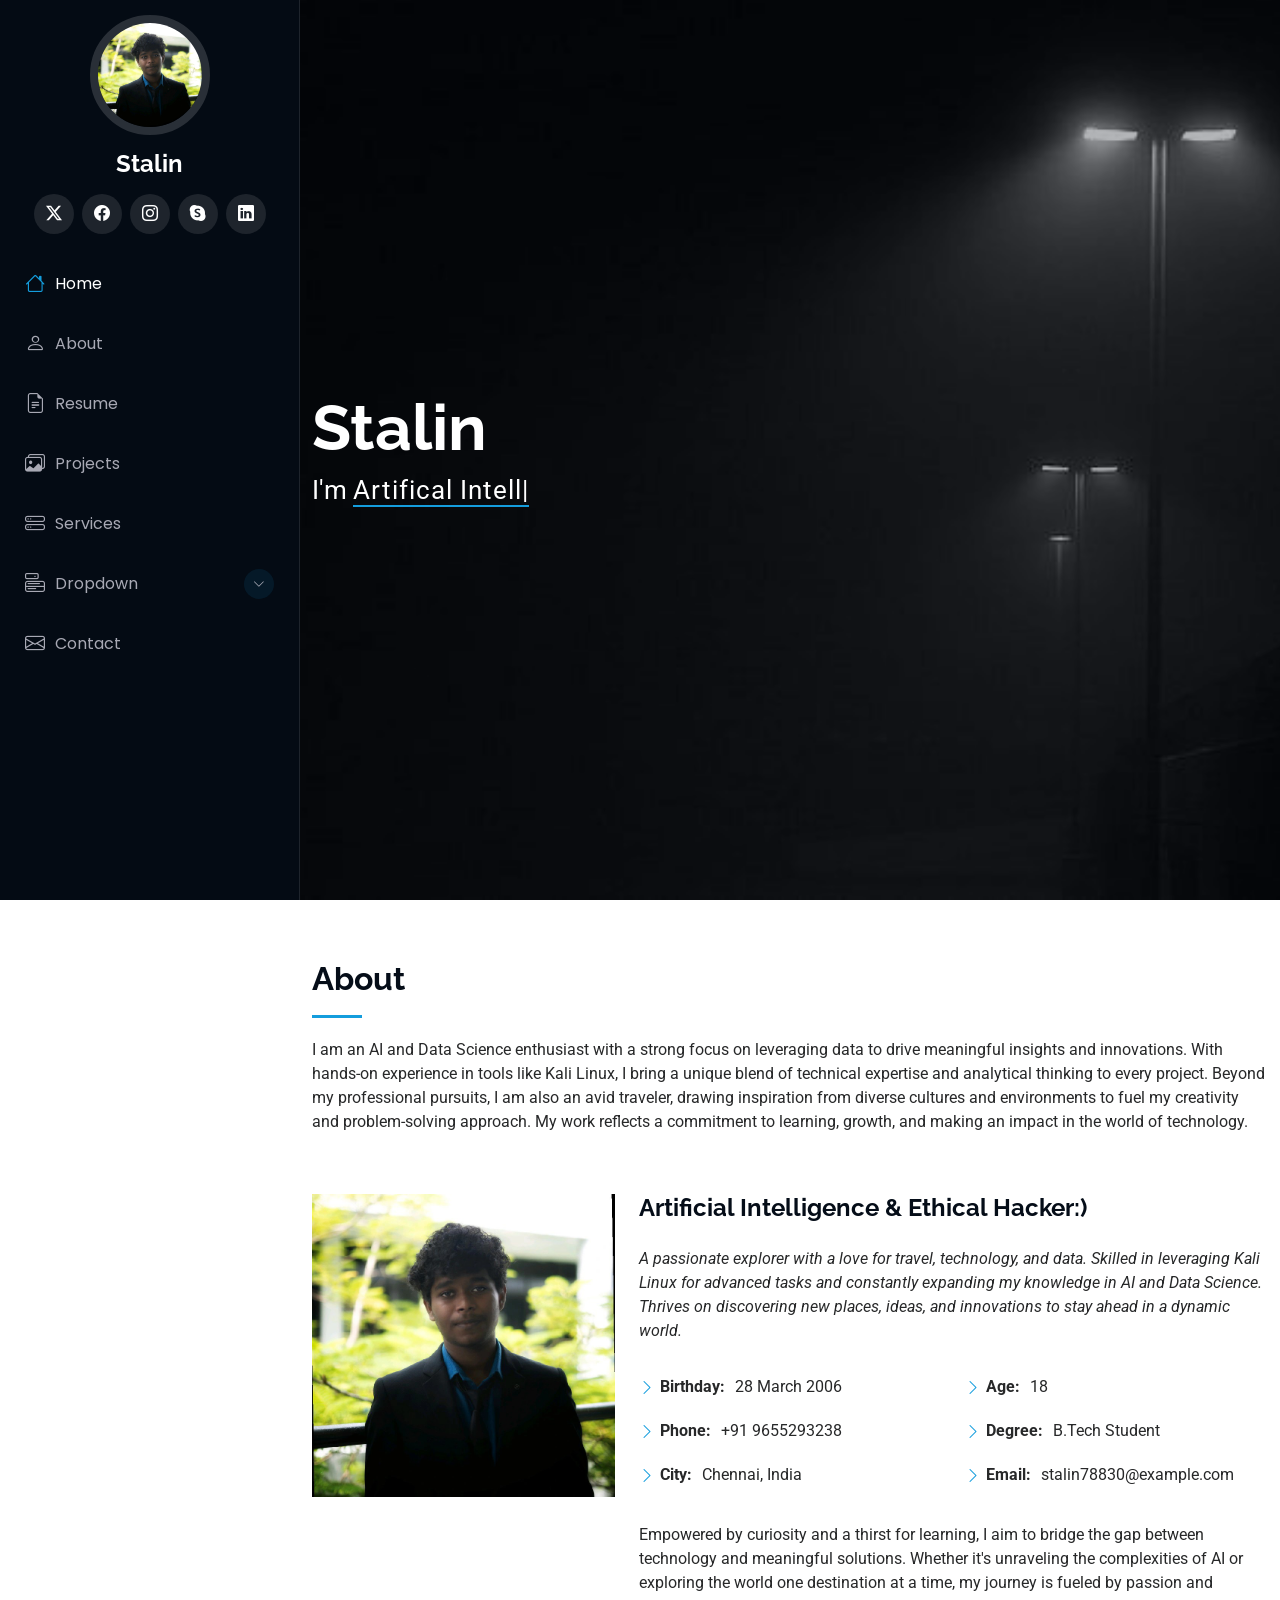
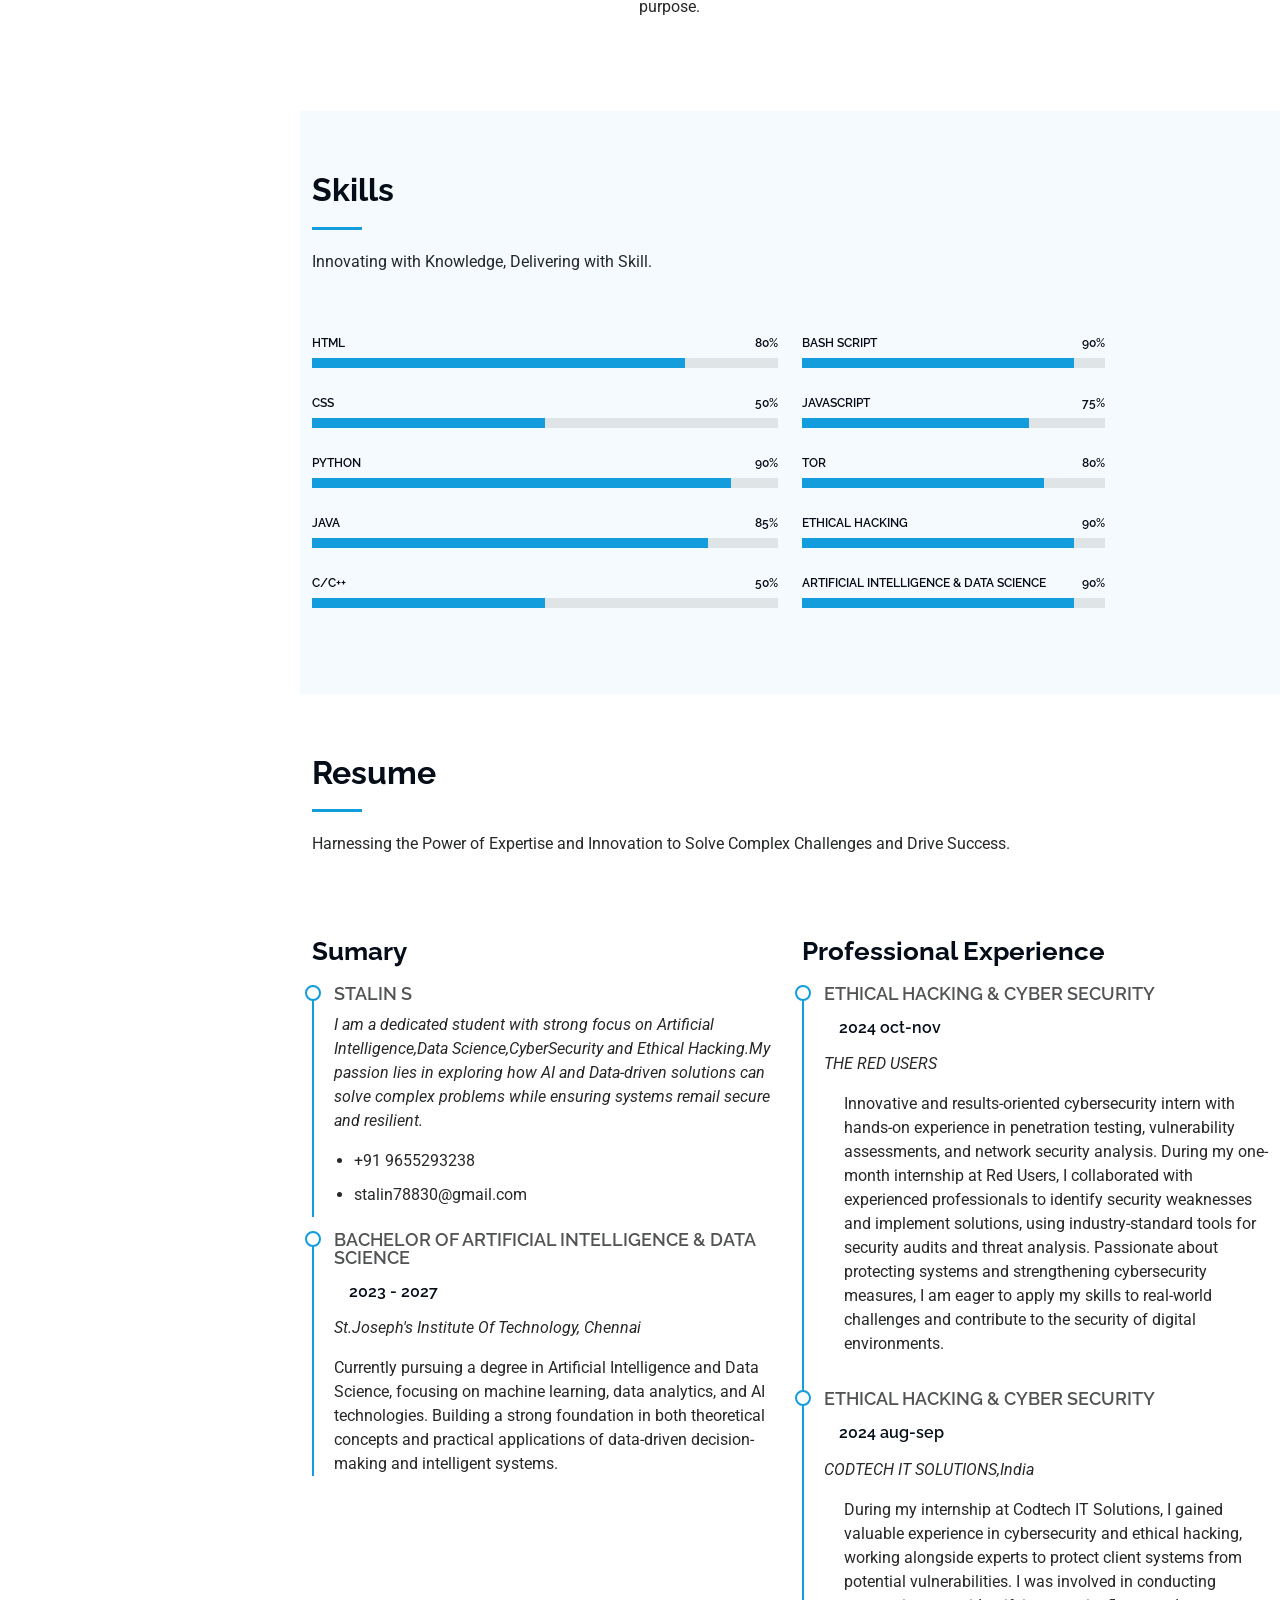
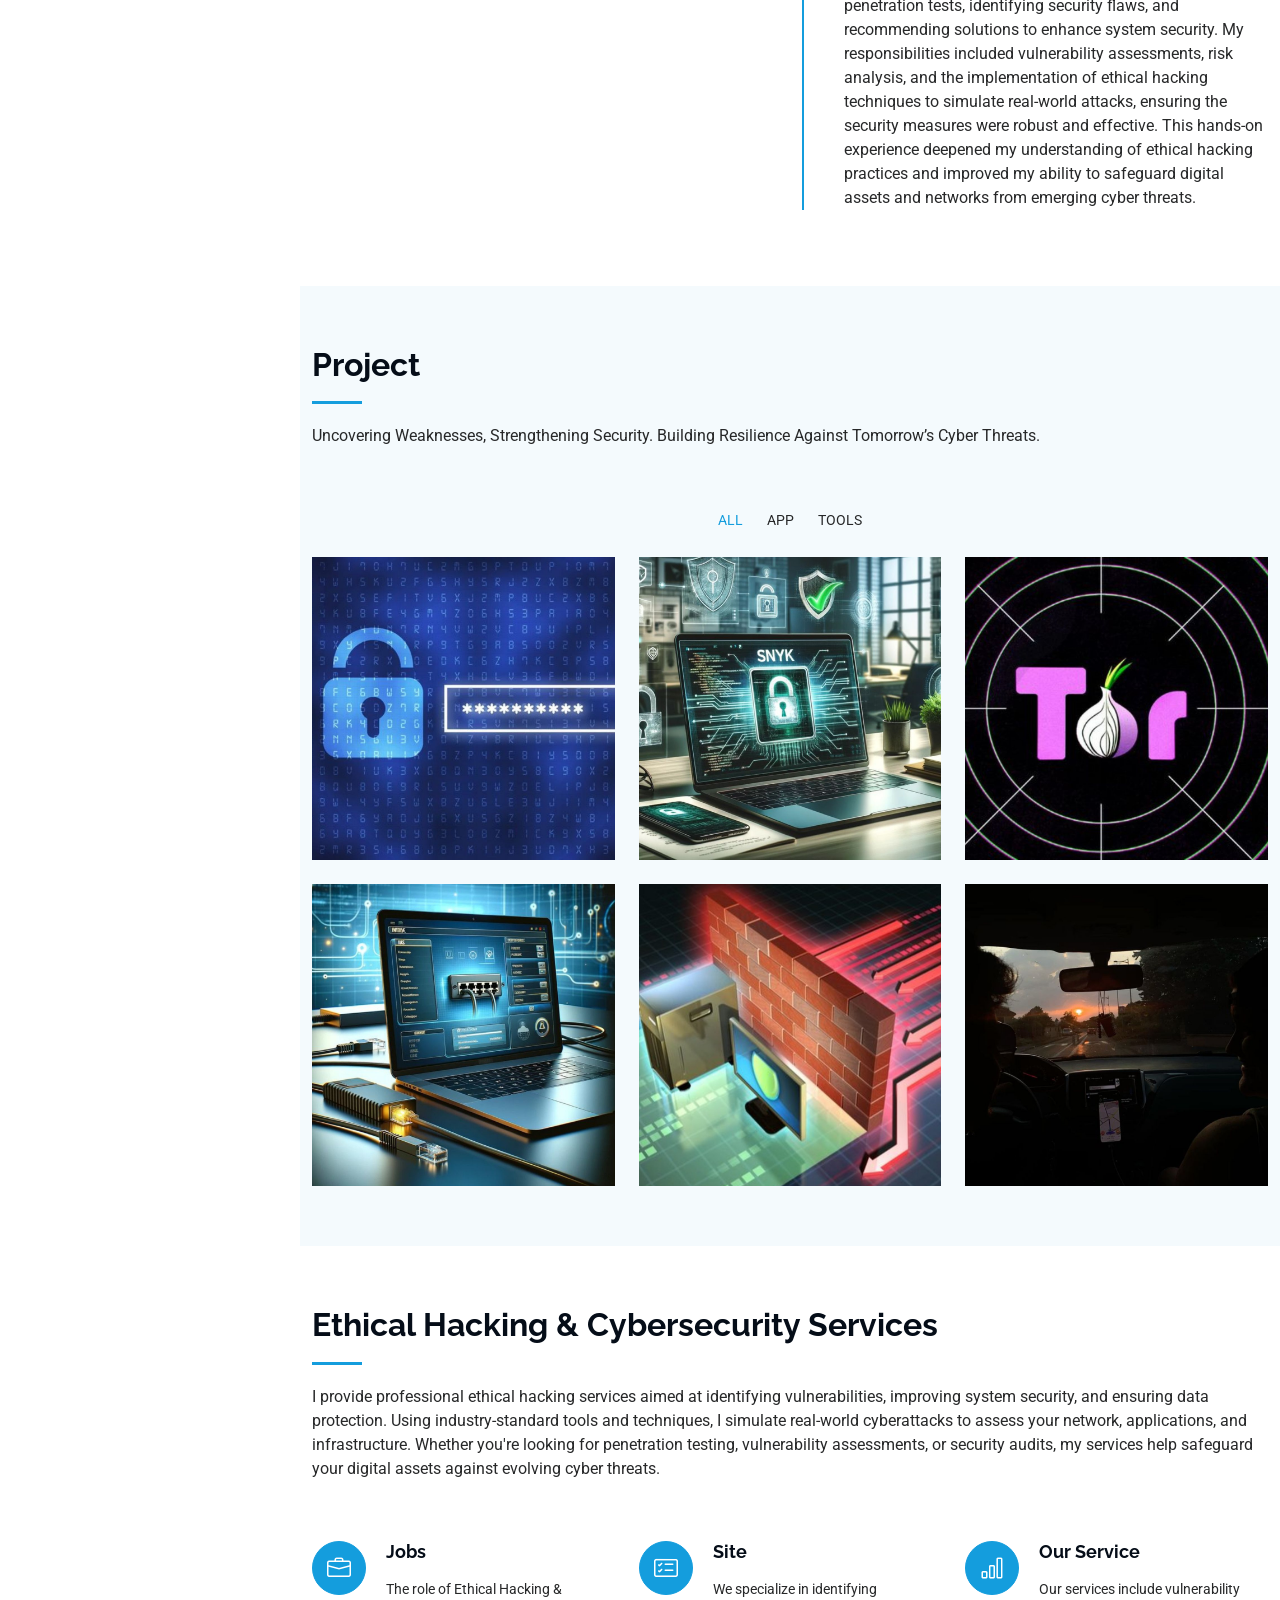
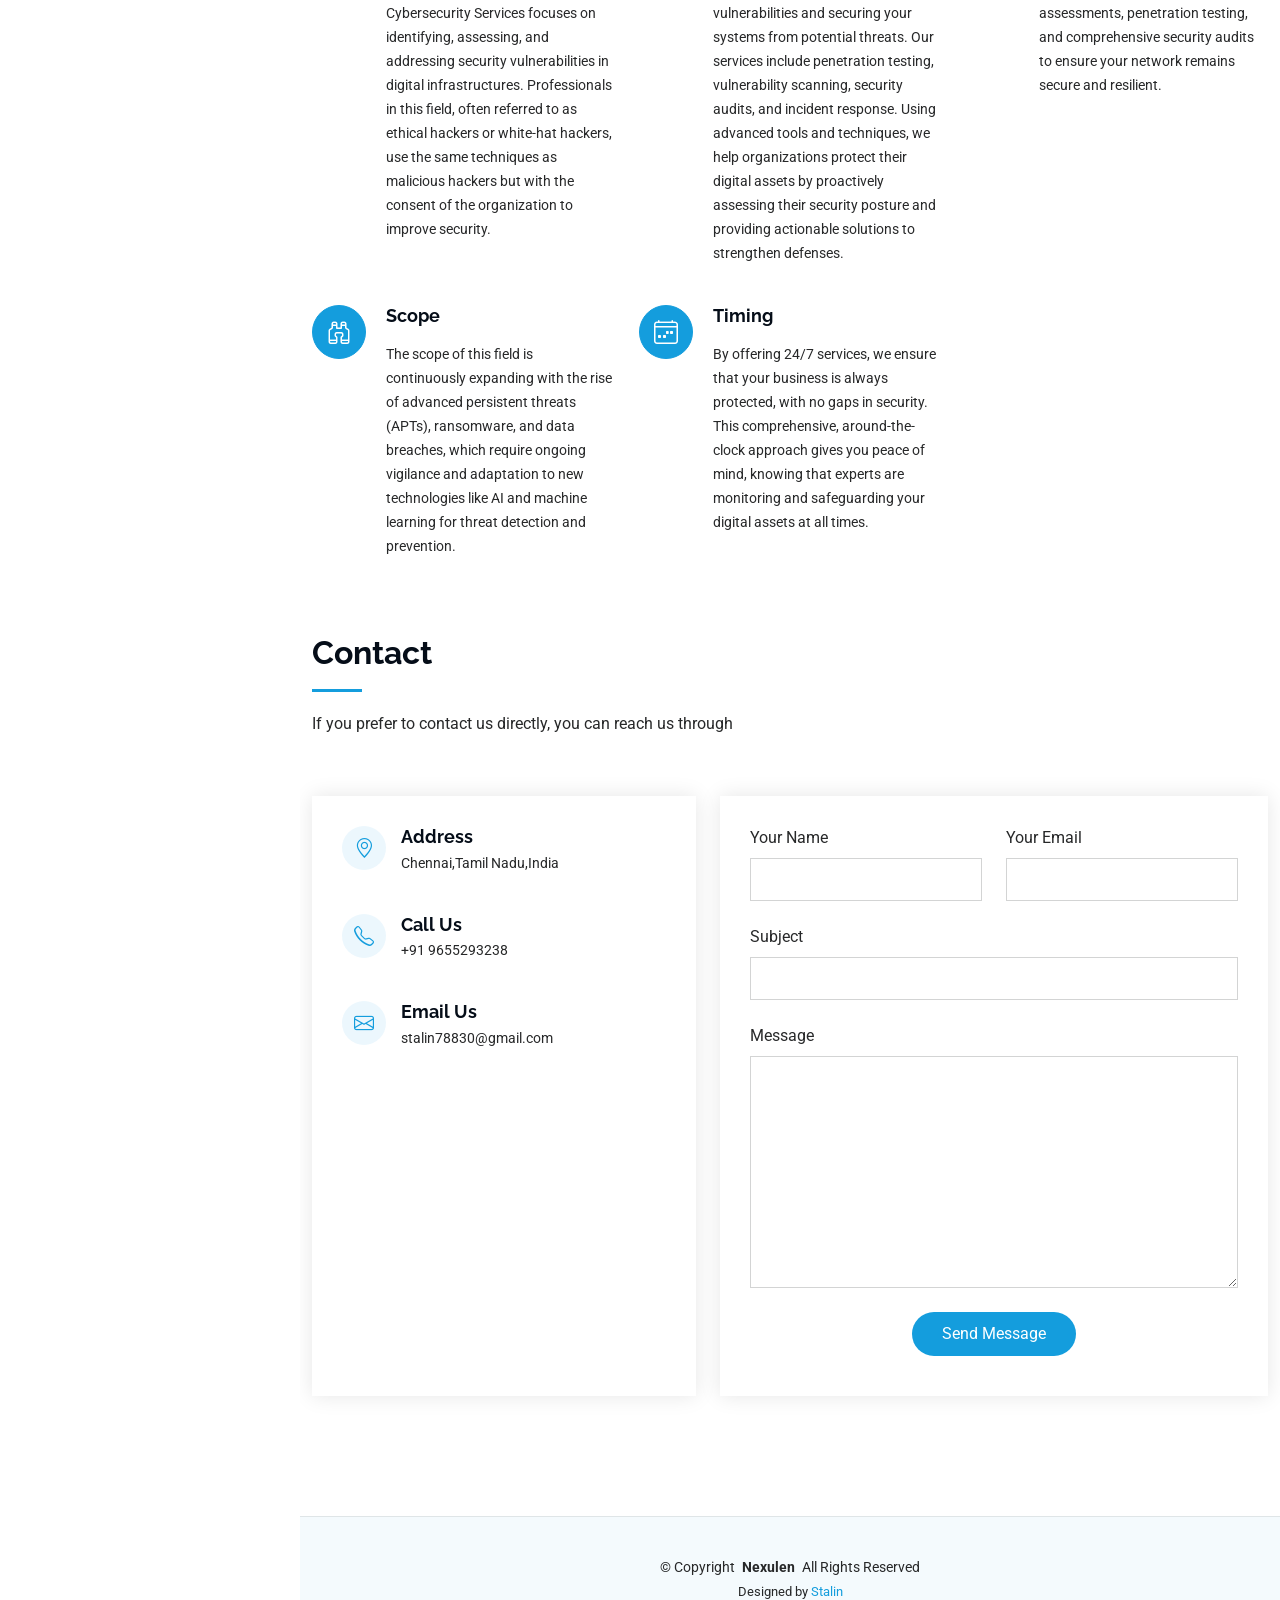
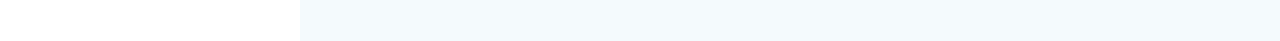
==== commit b0a1e4a0: "Update index.html" ====
--- a/index.html
+++ b/index.html
@@ -376,7 +376,7 @@
                 <img src="assets/img/portfolio/tool3.jpg" class="img-fluid" alt="">
                 <div class="portfolio-info">
                   <h4>Tools 1</h4>
-                  <p>Lorem ipsum, dolor sit amet consectetur</p>
+                  <p>MAC Address Changer</p>
                   <a href="assets/img/portfolio/tool3.jpg" title="Branding 1" data-gallery="portfolio-gallery-book" class="glightbox preview-link"><i class="bi bi-zoom-in"></i></a>
                   <a href="portfolio-details.html" title="More Details" class="details-link"><i class="bi bi-link-45deg"></i></a>
                 </div>
@@ -677,4 +677,4 @@
 
 </body>
 
-</html>+</html>
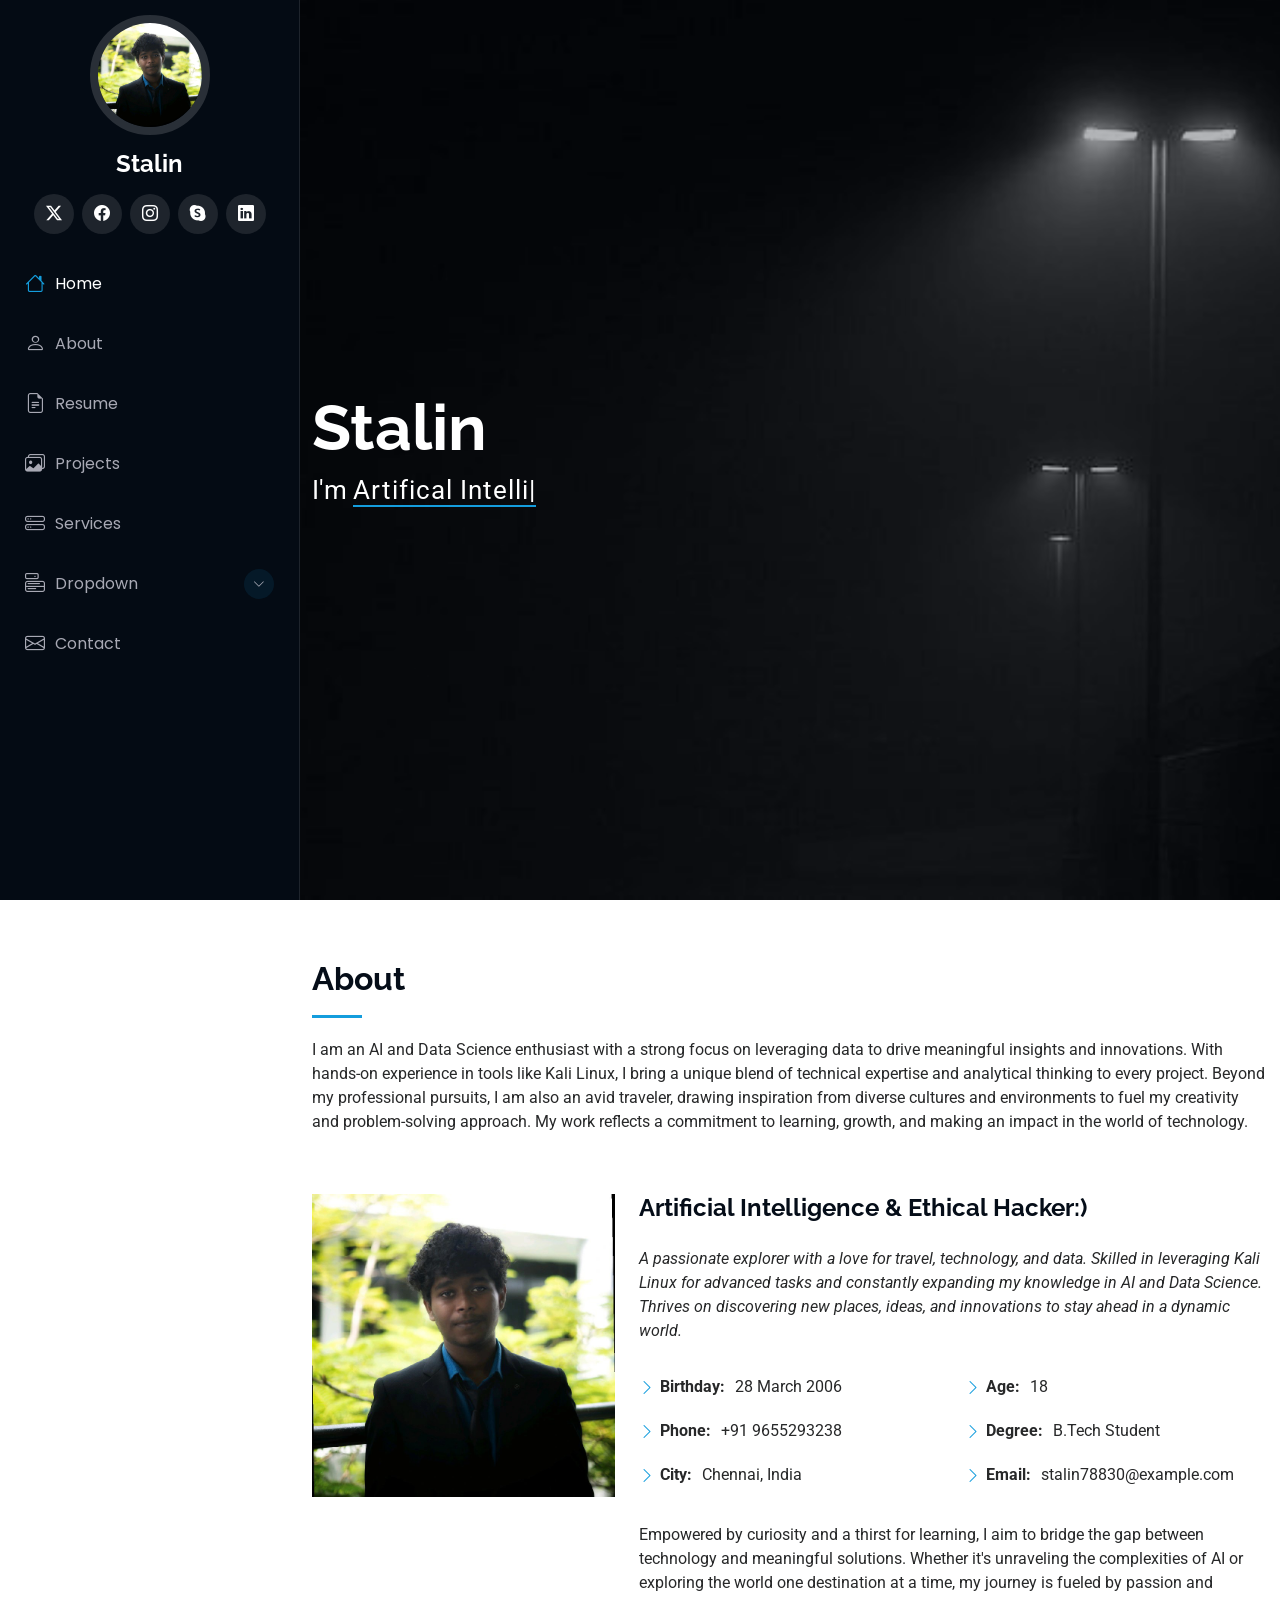
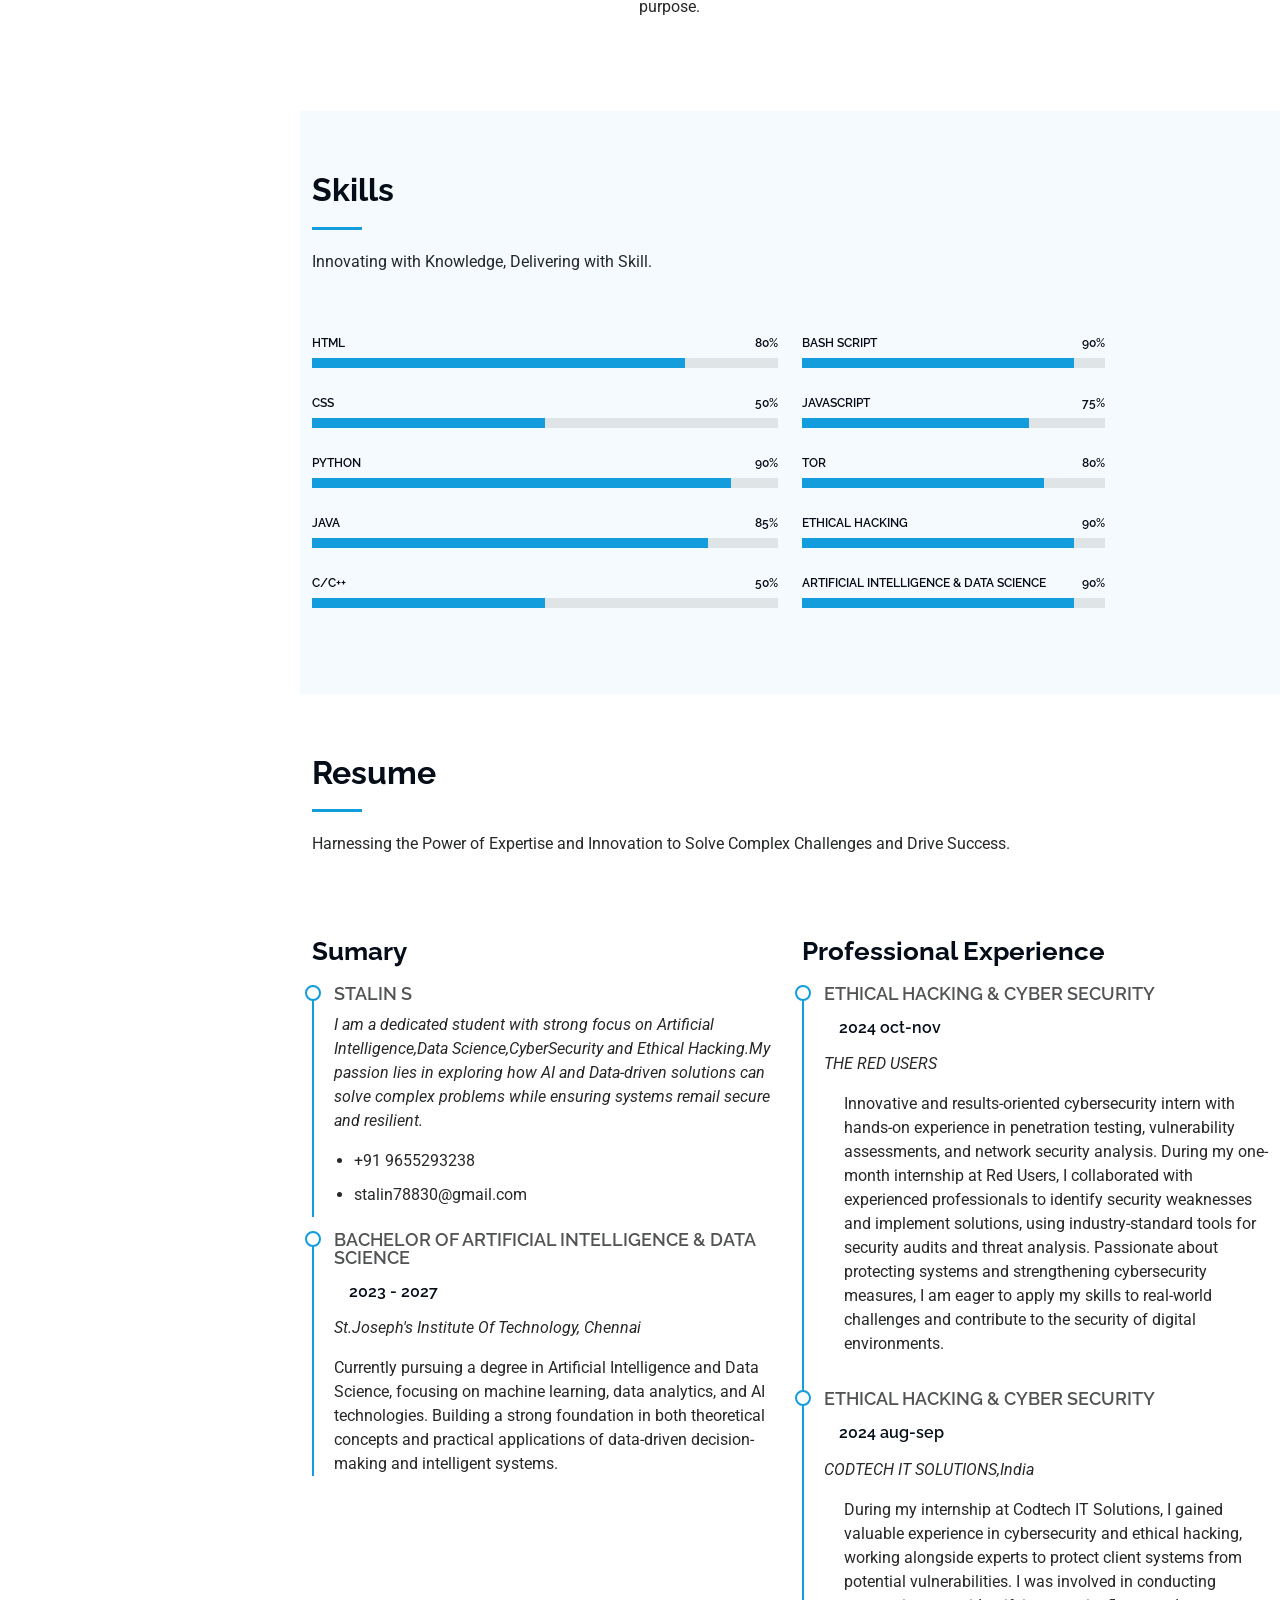
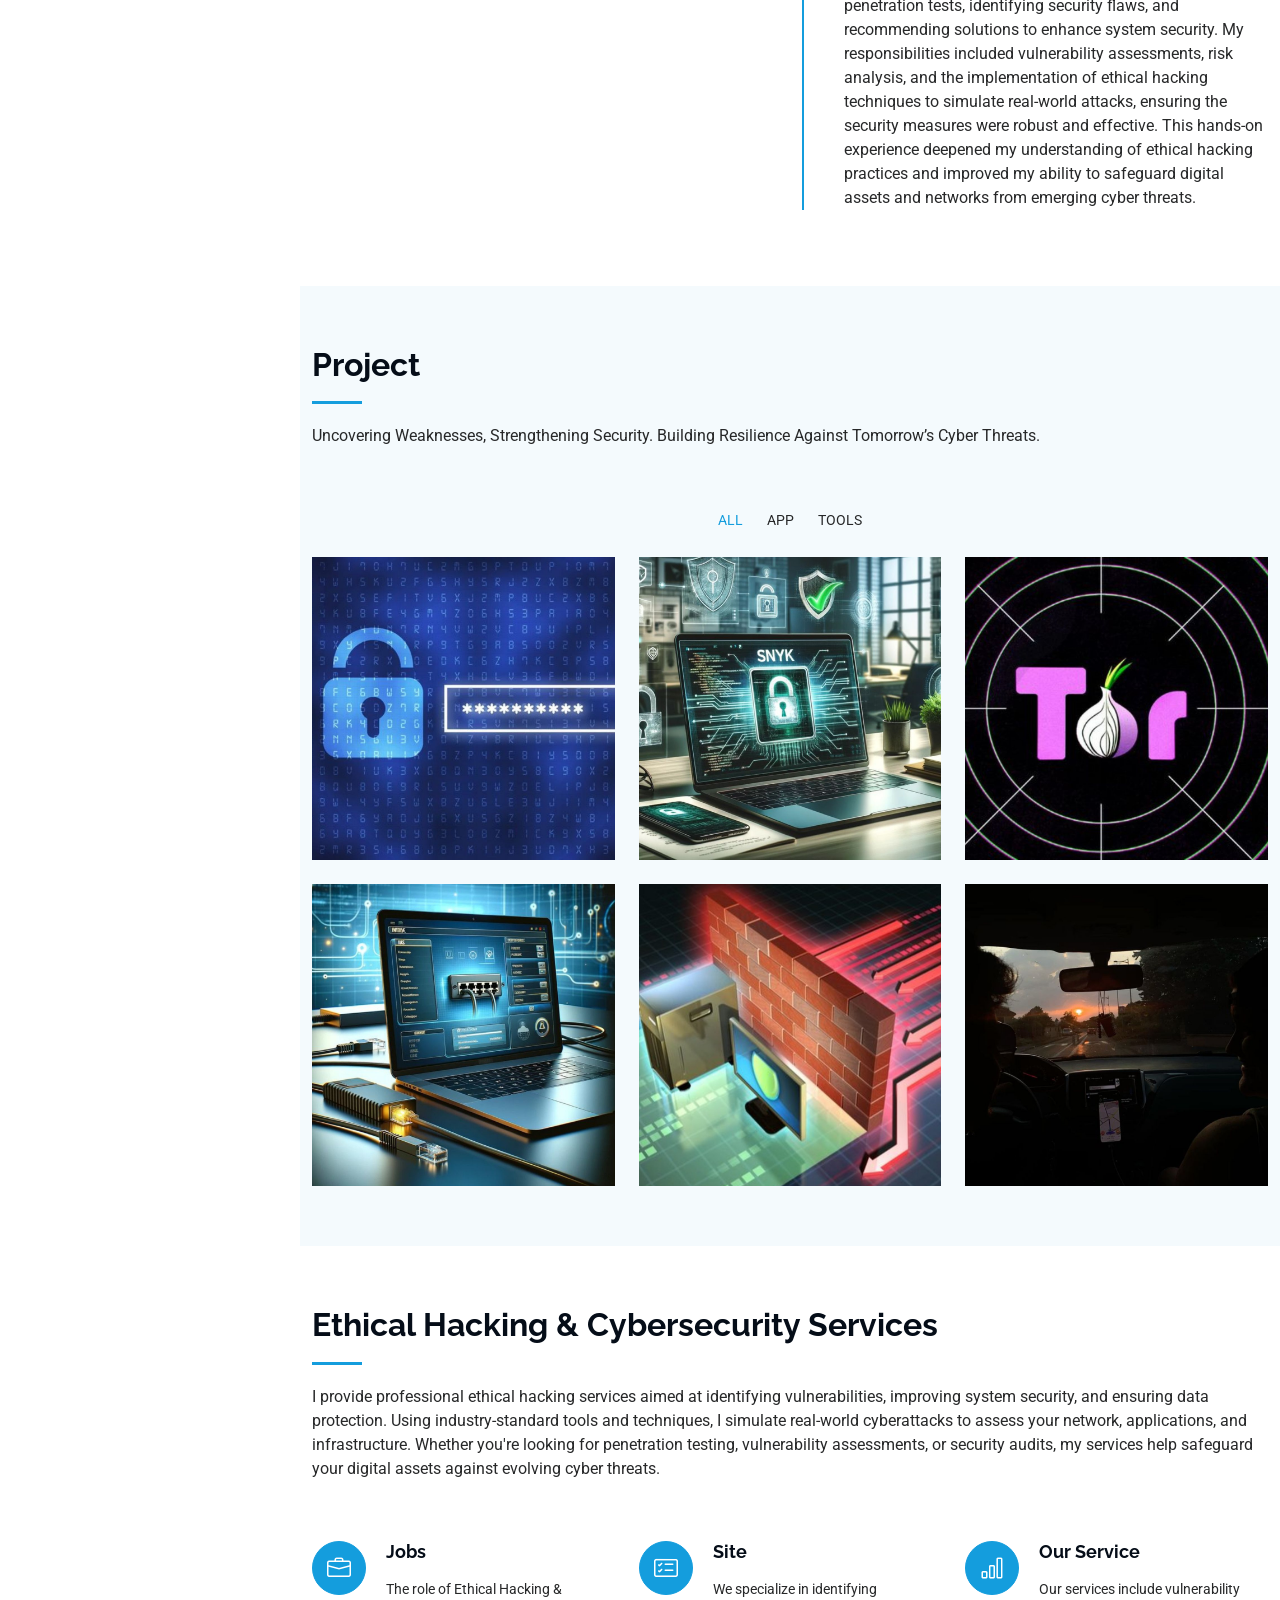
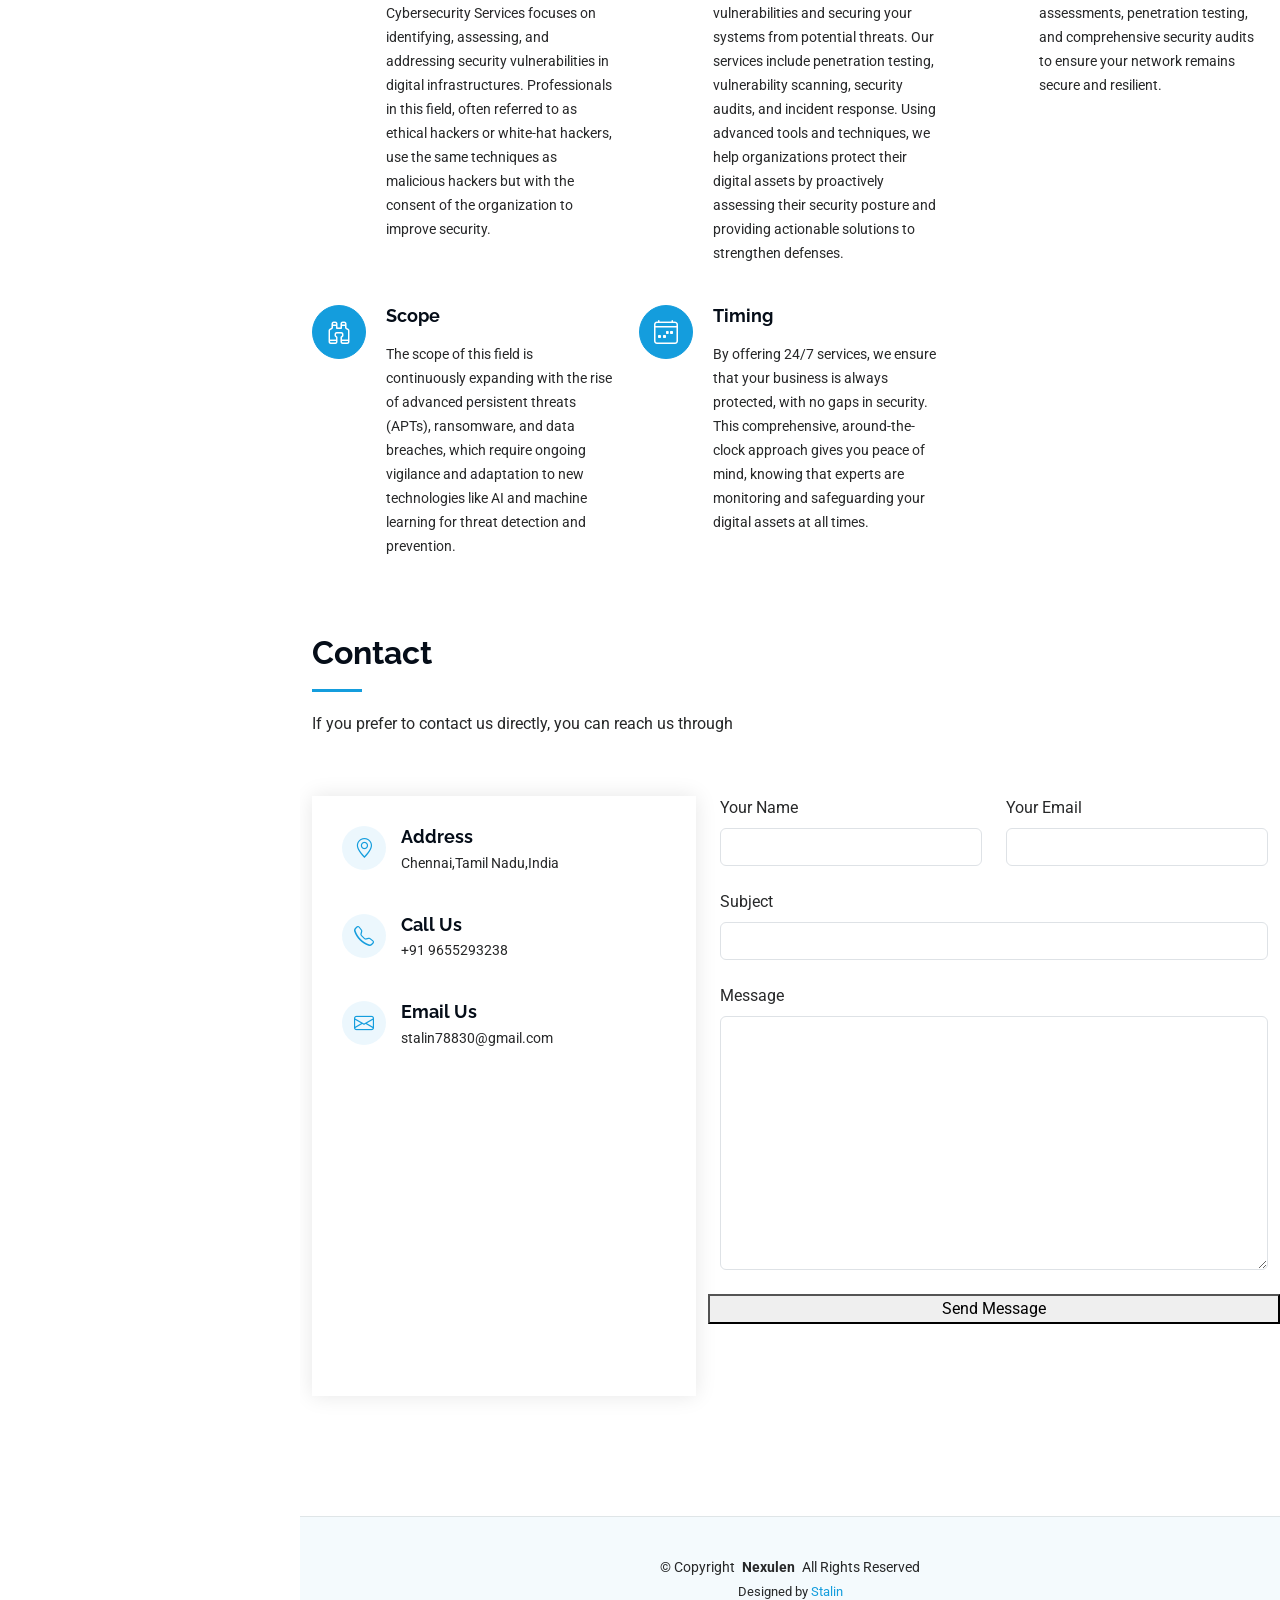
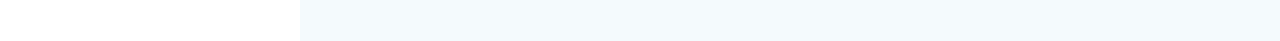
==== commit 57ce9fb4: "Update index.html" ====
--- a/index.html
+++ b/index.html
@@ -597,8 +597,9 @@
           </div>
 
           <div class="col-lg-7">
-            <form action="forms/contact.php" method="post" class="php-email-form" data-aos="fade-up" data-aos-delay="200">
+           <form action="https://api.web3forms.com/submit" method="POST"data-aos="fade-up" data-aos-delay="500">
               <div class="row gy-4">
+                <input type="hidden" name="access_key" value="e63367f9-8001-46ea-8ef3-688c17cabbaf">
 
                 <div class="col-md-6">
                   <label for="name-field" class="pb-2">Your Name</label>
@@ -620,10 +621,7 @@
                   <textarea class="form-control" name="message" rows="10" id="message-field" required=""></textarea>
                 </div>
 
-                <div class="col-md-12 text-center">
-                  <div class="loading">Loading</div>
-                  <div class="error-message"></div>
-                  <div class="sent-message">Your message has been sent. Thank you!</div>
+               
 
                   <button type="submit">Send Message</button>
                 </div>
